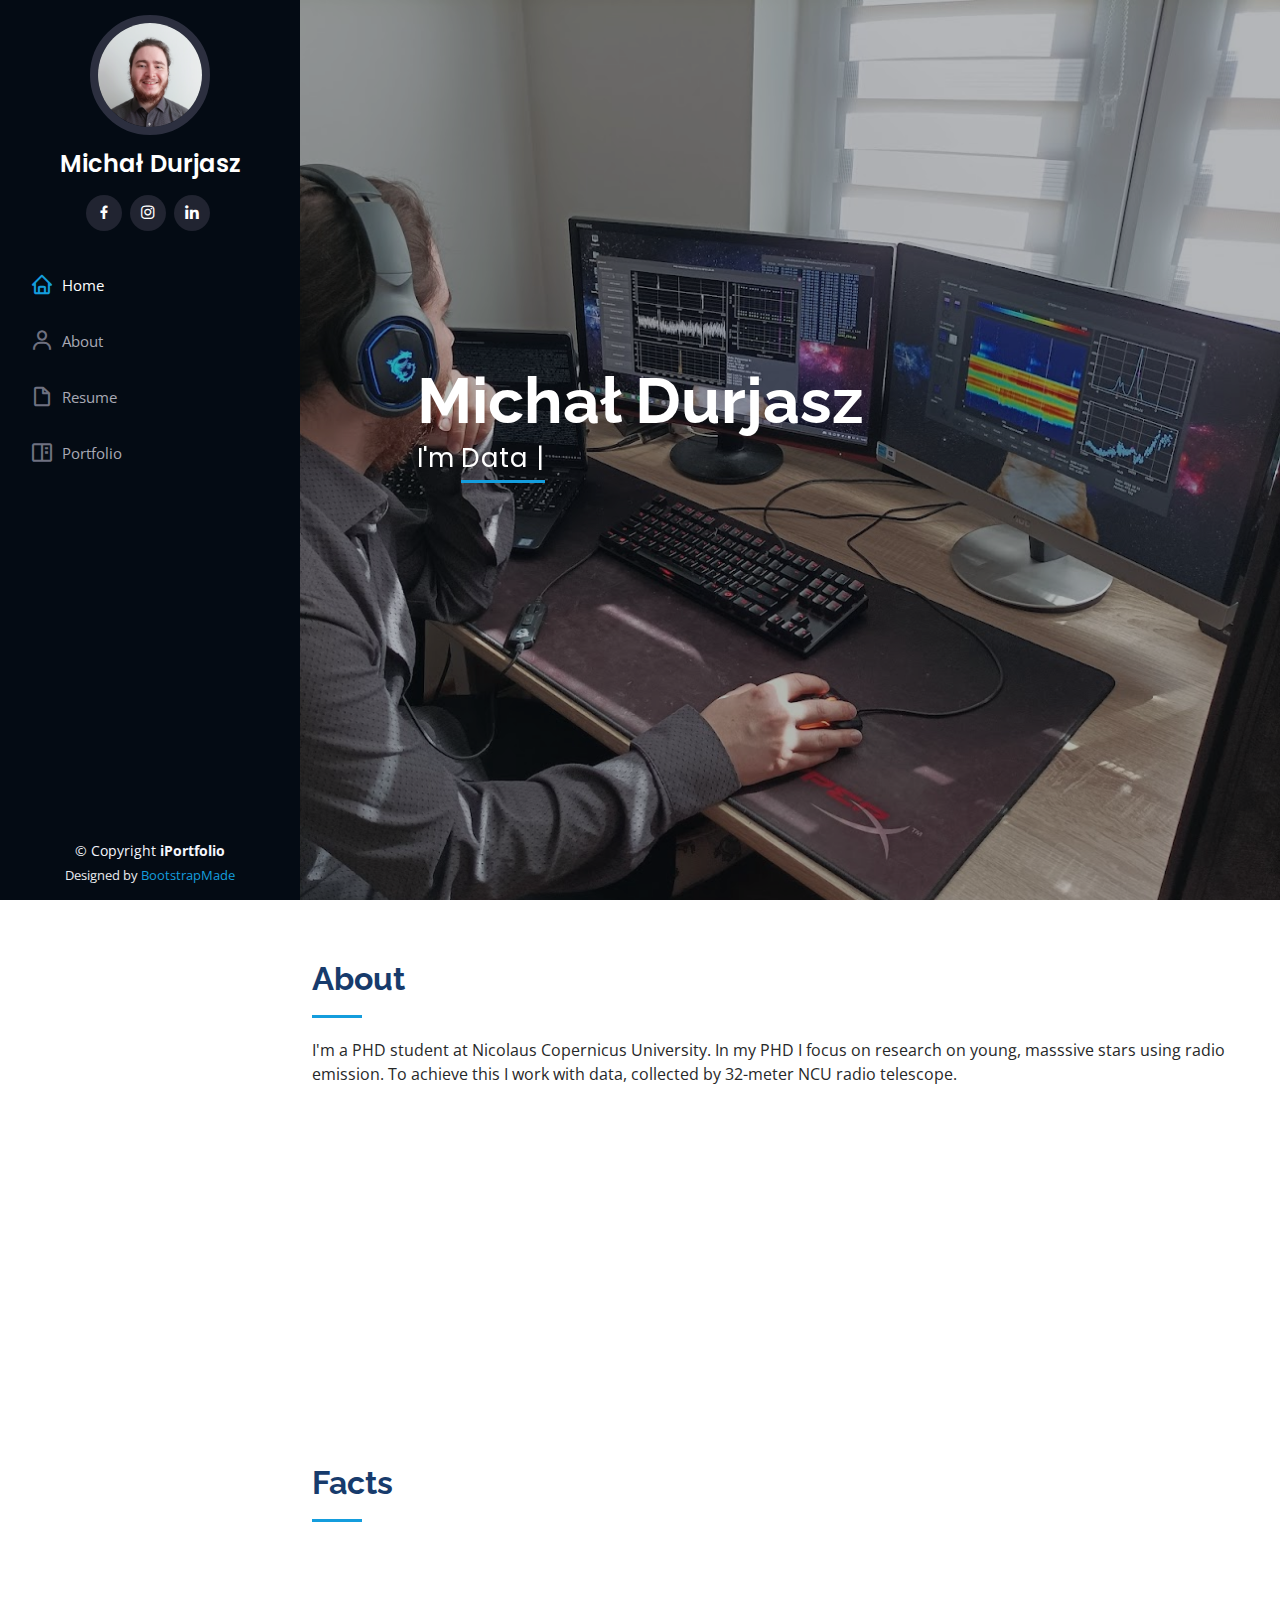
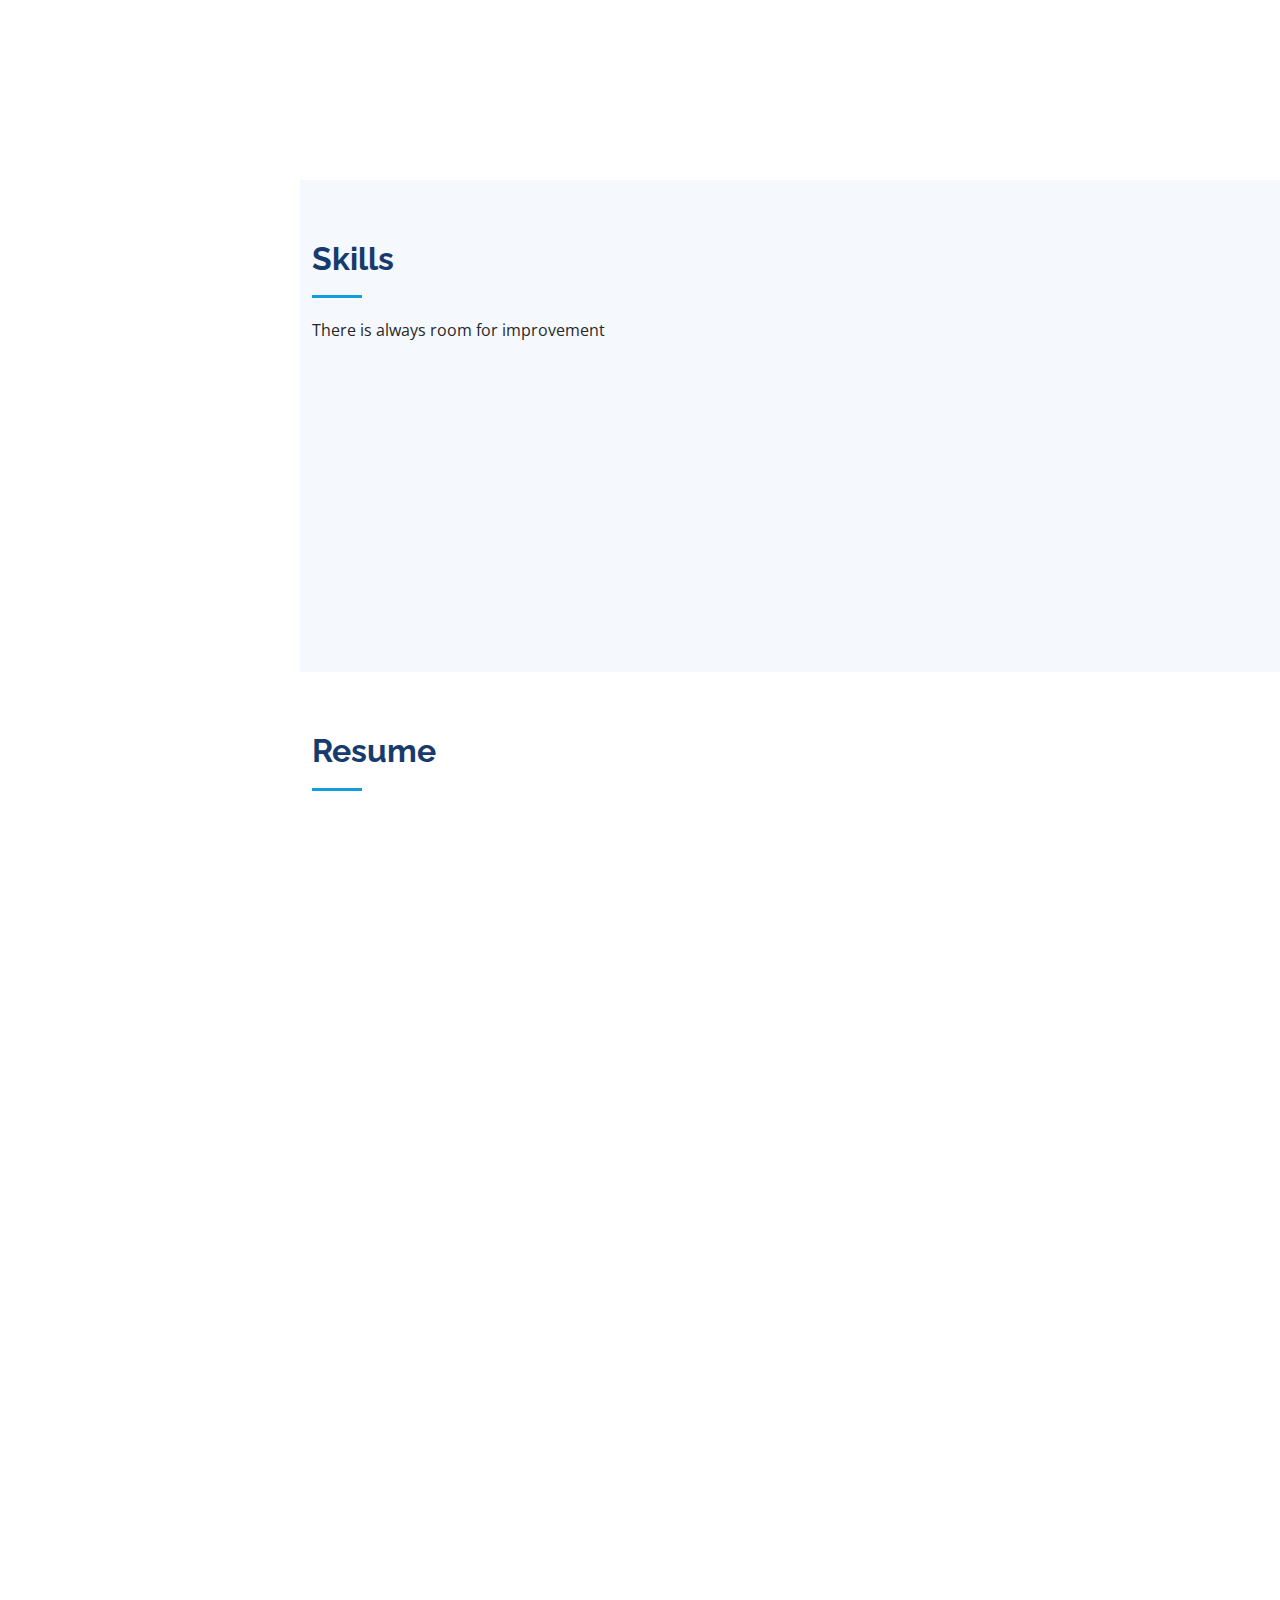
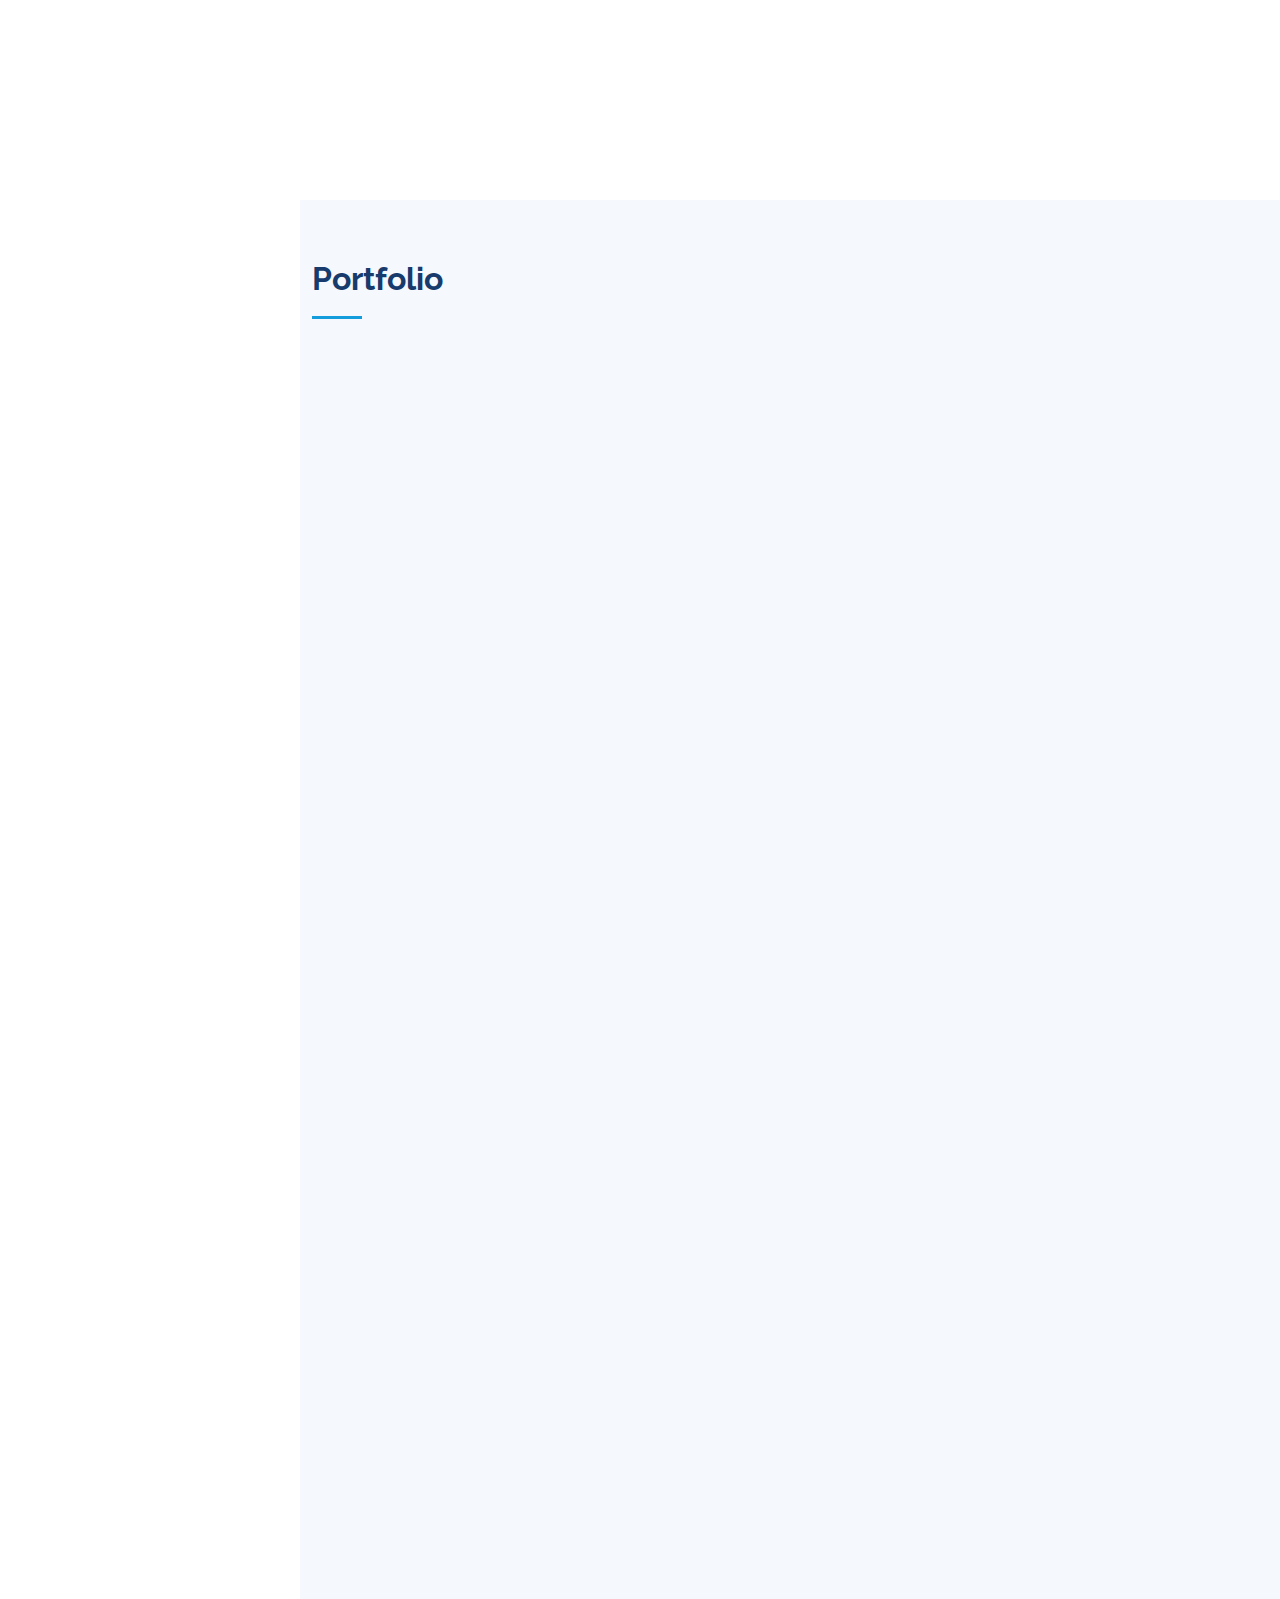
==== index.html @ 6dfe4742 "changed age" ====
<!DOCTYPE html>
<html lang="en">

<head>
  <meta charset="utf-8">
  <meta content="width=device-width, initial-scale=1.0" name="viewport">

  <title>Michał Durjasz - data scientist, PHD wannabe</title>
  <meta content="" name="description">
  <meta content="" name="keywords">

  <!-- Favicons -->
  <link href="assets/img/favicon.png" rel="icon">
  <link href="assets/img/apple-touch-icon.png" rel="apple-touch-icon">

  <!-- Google Fonts -->
  <link href="https://fonts.googleapis.com/css?family=Open+Sans:300,300i,400,400i,600,600i,700,700i|Raleway:300,300i,400,400i,500,500i,600,600i,700,700i|Poppins:300,300i,400,400i,500,500i,600,600i,700,700i" rel="stylesheet">

  <!-- Vendor CSS Files -->
  <link href="assets/vendor/aos/aos.css" rel="stylesheet">
  <link href="assets/vendor/bootstrap/css/bootstrap.min.css" rel="stylesheet">
  <link href="assets/vendor/bootstrap-icons/bootstrap-icons.css" rel="stylesheet">
  <link href="assets/vendor/boxicons/css/boxicons.min.css" rel="stylesheet">
  <link href="assets/vendor/glightbox/css/glightbox.min.css" rel="stylesheet">
  <link href="assets/vendor/swiper/swiper-bundle.min.css" rel="stylesheet">

  <!-- Template Main CSS File -->
  <link href="assets/css/style.css" rel="stylesheet">

  <!-- =======================================================
  * Template Name: iPortfolio - v3.7.0
  * Template URL: https://bootstrapmade.com/iportfolio-bootstrap-portfolio-websites-template/
  * Author: BootstrapMade.com
  * License: https://bootstrapmade.com/license/
  ======================================================== -->
</head>

<body>

  <!-- ======= Mobile nav toggle button ======= -->
  <i class="bi bi-list mobile-nav-toggle d-xl-none"></i>

  <!-- ======= Header ======= -->
  <header id="header">
    <div class="d-flex flex-column">

      <div class="profile">
        <img src="assets/img/md_profile.png" alt="" class="img-fluid rounded-circle">
        <h1 class="text-light"><a href="index.html">Michał Durjasz</a></h1>
        <div class="social-links mt-3 text-center">
          <a href="https://www.facebook.com/abaddonlucyfer/" class="facebook"><i class="bx bxl-facebook"></i></a>
          <a href="https://www.instagram.com/the_one6677/" class="instagram"><i class="bx bxl-instagram"></i></a>
          <a href="https://www.linkedin.com/in/michaldurjasz667/" class="linkedin"><i class="bx bxl-linkedin"></i></a> 
          <!-- <a href="#" class="google-plus"><i class="bx bxl-skype"></i></a>
          <a href="#" class="linkedin"><i class="bx bxl-linkedin"></i></a> -->
        </div>
      </div>

      <nav id="navbar" class="nav-menu navbar">
        <ul>
          <li><a href="#hero" class="nav-link scrollto active"><i class="bx bx-home"></i> <span>Home</span></a></li>
          <li><a href="#about" class="nav-link scrollto"><i class="bx bx-user"></i> <span>About</span></a></li>
          <li><a href="#resume" class="nav-link scrollto"><i class="bx bx-file-blank"></i> <span>Resume</span></a></li>
          <li><a href="#portfolio" class="nav-link scrollto"><i class="bx bx-book-content"></i> <span>Portfolio</span></a></li>
        </ul>
      </nav><!-- .nav-menu -->
    </div>
  </header><!-- End Header -->

  <!-- ======= Hero Section ======= -->
  <section id="hero" class="d-flex flex-column justify-content-center align-items-center">
    <div class="hero-container" data-aos="fade-in">
      <h1>Michał Durjasz</h1>
      <p>I'm <span class="typed" data-typed-items="Data Scientist, Programmer, PHD wannabe"></span></p>
    </div>
  </section><!-- End Hero -->

  <main id="main">

    <!-- ======= About Section ======= -->
    <section id="about" class="about">
      <div class="container">

        <div class="section-title">
          <h2>About</h2>
          <p>I'm a PHD student at Nicolaus Copernicus University. In my PHD I focus on research on young, masssive stars using radio emission. To achieve this I work with data, collected by 32-meter NCU radio telescope.</p>
        </div>

        <div class="row">
          <div class="col-lg-4" data-aos="fade-right">
            <img src="assets/img/md_background.png" class="img-fluid" alt="">
          </div>
          <div class="col-lg-8 pt-4 pt-lg-0 content" data-aos="fade-left">
            <h3>Data scientist &amp; Developer</h3>
            <p class="fst-italic">
            </p>
            <div class="row">
              <div class="col-lg-6">
                <ul>
                  <li><i class="bi bi-chevron-right"></i> <strong>Birthday:</strong> <span>23 December 1995</span></li>
                  <li><i class="bi bi-chevron-right"></i> <strong>Website:</strong> <span> <a href=https://dachshund-ncu.github.io>Dachshund-NCU</a> </span></li>
                  <li><i class="bi bi-chevron-right"></i> <strong>City:</strong> <span>Toruń, Poland</span></li>
                </ul>
              </div>
              <div class="col-lg-6">
                <ul>
                  <li><i class="bi bi-chevron-right"></i> <strong>Age:</strong> <span>27</span></li>
                  <li><i class="bi bi-chevron-right"></i> <strong>Degree:</strong> <span>Master</span></li>
                  <li><i class="bi bi-chevron-right"></i> <strong>Email:</strong> <span>michaldurjasz@gmail.com</span></li>
                </ul>
              </div>
            </div>
            <p>
              During my career I often find myself creating data-analysis solutions, and I enjoy creation process tremendously.
            </p>
          </div>
        </div>

      </div>
    </section><!-- End About Section -->

    <!-- ======= Facts Section ======= -->
    <section id="facts" class="facts">
      <div class="container">

        <div class="section-title">
          <h2>Facts</h2>
        </div>

        <div class="row no-gutters">

          <div class="col-lg-3 col-md-6 d-md-flex align-items-md-stretch" data-aos="fade-up">
            <div class="count-box">
              <i class="bi bi-journal-text"></i>
              <span data-purecounter-start="0" data-purecounter-end="8" data-purecounter-duration="1" class="purecounter"></span>
              <p><strong>Publications</strong> 3 as first author, 5 as co-author.</p>
            </div>
          </div>

          <div class="col-lg-3 col-md-6 d-md-flex align-items-md-stretch" data-aos="fade-up" data-aos-delay="100">
            <div class="count-box">
              <i class="bi bi-github"></i>
              <span data-purecounter-start="0" data-purecounter-end="4" data-purecounter-duration="1" class="purecounter"></span>
              <p><strong>Projects</strong> on my github</p>
            </div>
          </div>

          <div class="col-lg-3 col-md-6 d-md-flex align-items-md-stretch" data-aos="fade-up" data-aos-delay="200">
            <div class="count-box">
              <i class="bi bi-hdd"></i>
              <span data-purecounter-start="0" data-purecounter-end="2000" data-purecounter-duration="1" class="purecounter"></span>
              <p><strong>GB of science data</strong> analysed</p>
            </div>
          </div>

          <div class="col-lg-3 col-md-6 d-md-flex align-items-md-stretch" data-aos="fade-up" data-aos-delay="300">
            <div class="count-box">
              <i class="bi bi-file-earmark-code"></i>
              <span data-purecounter-start="0" data-purecounter-end="15000" data-purecounter-duration="1" class="purecounter"></span>
              <p><strong>Lines of code</strong> in my github projects</p>
            </div>
          </div>

        </div>

      </div>
    </section><!-- End Facts Section -->

    <!-- ======= Skills Section ======= -->
    <section id="skills" class="skills section-bg">
      <div class="container">

        <div class="section-title">
          <h2>Skills</h2>
          <p>There is always room for improvement</p>
        </div>
        
        <div class="row skills-content">

          <div class="col-lg-6" data-aos="fade-up">

            <div class="progress">
              <span class="skill">C++ <i class="val">80%</i></span>
              <div class="progress-bar-wrap">
                <div class="progress-bar" role="progressbar" aria-valuenow="80" aria-valuemin="0" aria-valuemax="100"></div>
              </div>
            </div>

            <div class="progress">
              <span class="skill">Python <i class="val">80%</i></span>
              <div class="progress-bar-wrap">
                <div class="progress-bar" role="progressbar" aria-valuenow="80" aria-valuemin="0" aria-valuemax="100"></div>
              </div>
            </div>

            <div class="progress">
              <span class="skill">Linux <i class="val">80%</i></span>
              <div class="progress-bar-wrap">
                <div class="progress-bar" role="progressbar" aria-valuenow="80" aria-valuemin="0" aria-valuemax="100"></div>
              </div>
            </div>

            <div class="progress">
              <span class="skill">C <i class="val">40%</i></span>
              <div class="progress-bar-wrap">
                <div class="progress-bar" role="progressbar" aria-valuenow="40" aria-valuemin="0" aria-valuemax="100"></div>
              </div>
            </div>

          </div>

          <div class="col-lg-6" data-aos="fade-up" data-aos-delay="100">

            <div class="progress">
              <span class="skill">QT <i class="val">80%</i></span>
              <div class="progress-bar-wrap">
                <div class="progress-bar" role="progressbar" aria-valuenow="80" aria-valuemin="0" aria-valuemax="100"></div>
              </div>
            </div>

            <div class="progress">
              <span class="skill">.NET <i class="val">10%</i></span>
              <div class="progress-bar-wrap">
                <div class="progress-bar" role="progressbar" aria-valuenow="10" aria-valuemin="0" aria-valuemax="100"></div>
              </div>
            </div>

            <div class="progress">
              <span class="skill">Fortran <i class="val">20%</i></span>
              <div class="progress-bar-wrap">
                <div class="progress-bar" role="progressbar" aria-valuenow="20" aria-valuemin="0" aria-valuemax="100"></div>
              </div>
            </div>

          </div>

        </div>

      </div>
    </section><!-- End Skills Section -->

    <!-- ======= Resume Section ======= -->
    <section id="resume" class="resume">
      <div class="container">

        <div class="section-title">
          <h2>Resume</h2>
        </div>

        <div class="row">
          <div class="col-lg-6" data-aos="fade-up">
            <h3 class="resume-title">Sumary</h3>
            <div class="resume-item pb-0">
              <h4>Michał Durjasz</h4>
              <p><em>PHD student at Nicolaus Copernicus University, that makes software for data-analysis and data-visualization.</em></p>
              <ul>
                <li>Toruń, Poland</li>
                <li>(+48) 501 489 485</li>
                <li>michaldurjasz@gmail.com</li>
              </ul>
            </div>
            <h3 class="resume-title">Education</h3>
            <div class="resume-item">
              <h4>PHD &amp; Astronomy</h4>
              <h5>2019 - 2023</h5>
              <p><em>Nicolaus Copernicus University, Toruń, Poland</em></p>
              <p><em>Doctoral School of Exact and Natural Sciences</em></p>
              <p>Research on emerging massive stars using maser variability and outflow activity.</p>
            </div>
            <div class="resume-item">
              <h4>Master of Science &amp; Astronomy</h4>
              <h5>2017 - 2019</h5>
              <p><em>Nicolaus Copernicus University, Toruń, Poland</em></p>
              <p>Thesis: Variability of methanol maser emission an its relation to infrared radiation.</p>
            </div>
            <div class="resume-item">
              <h4>Bachelor of Science &amp; Astronomy</h4>
              <h5>2014 - 2017</h5>
              <p><em>Nicolaus Copernicus University, Toruń, Poland</em></p>
              <p>Thesis: Variability of water vapour and methanol masers in G111.256-0.770</p>
            </div>
          </div>

          <div class="col-lg-6" data-aos="fade-up" data-aos-delay="100">
            <h3 class="resume-title">Professional Experience</h3>
            <div class="resume-item">
              <h4>PHD student at </h4>
              <h5>2019 - Present</h5>
              <p><em>Nicolaus Copernicus University<br>Piwnice near Toruń, Poland </em></p>
              <ul>
                <li>Creating and mantaining data-reduction and data-visualization software</li>
                <li>Data reduction of the single-dish data, collected with 32m NCU radio telescope</li>
                <li>Performing research tasks</li>
              </ul>
            </div>

            <div class="resume-item">
              <h4>Radio Telescope Operator</h4>
              <h5>2016 - Present</h5>
              <p><em>Nicolaus Copernicus University<br>Piwnice near Toruń, Poland </em></p>
              <ul>
                <li>Supervising critical antenna systems</li>
                <li>Scheduling and performing astronomical observation in single-dish mode</li>
                <li>Starting multi-antenna projects</li>
              </ul>
            </div>
          
          <div class="resume-item">
            <h4>Junior data scientist</h4>
            <h5>2022 - Present</h5>
            <p><em> InsEye<br>Toruń, Poland </em></p>
            <ul>
              <li>Data analysis</li>
              <li>Designing and conducting experiments</li>
              <li>Implementation of the algorithms in embedded systems</li>
            </ul>
          </div>
        </div>
      </div>

          <div class="container">
            <div class="col-lg-6" data-aos="fade-up" data-aos-delay="100">
              <h3 class="resume-title">Publications</h3>

              <div class="resume-item"> 
                <h4>Astronomy & Astrophysics</h4>
                <h5>2022</h5>
                <p> Hirota, Tomoya; Wolak, Pawel; Hunter, Todd R.; Brogan, Crystal L.; Bartkiewicz, Anna; Durjasz, Michał and others </p>
                <a href=https://ui.adsabs.harvard.edu/abs/2022PASJ...74.1234H/abstract><em>Millimeter methanol emission in the high-mass young stellar object G24.33+0.14</em></a>
            </div>

              <div class="resume-item"> 
                <h4>Astronomy & Astrophysics</h4>
                <h5>2022</h5>
                <p> Durjasz, Michał; Szymczak, Marian; Olech, Mateusz; Bartkiewicz, Anna </p>
                <a href=https://ui.adsabs.harvard.edu/abs/2022arXiv220508759D/abstract><em>Discovery of recurrent flares of 6.7 GHz methanol maser emission in Cepheus A HW2</em></a>
            </div>
              
              <div class="resume-item"> 
                <h4>Astronomy & Astrophysics</h4>
                <h5>2022</h5>
                <p> Olech, Mateusz; Durjasz, Michał; Szymczak, Marian; Bartkiewicz, Anna </p>
                <a href=https://ui.adsabs.harvard.edu/abs/2022arXiv220310859O/abstract><em>Detection of periodic flares in 6.7 GHz methanol masers G45.804-0.356 and G49.043-1.079</em></a>
              </div>
              
              <div class="resume-item"> 
                <h4>Astronomy & Astrophysics</h4>
                <h5>2021</h5>
                <p>  Durjasz, M.; Szymczak, M.; Wolak, P.; Bartkiewicz, A. </p>
                <a href=https://ui.adsabs.harvard.edu/abs/2021A%26A...648A.118D/abstract><em>Observations of 12.2 GHz methanol masers towards northern high-mass protostellar objects </em></a>
              </div>
              <div class="resume-item"> 
                <h4>XXXIX Polish Astronomical Society Meeting</h4>
                <h5>2020</h5>
                <p> Bartkiewicz, Anna; Szymczak, Marian; Durjasz, Michał; Olech, Mateusz; Sarniak, Rafał; Wolak, Paweł; Kobak, Agnieszka</p>
                <a href=https://ui.adsabs.harvard.edu/abs/2020past.conf..166B/abstract><em>Toruń Maser Group Highlights</em></a>
              </div>
              <div class="resume-item"> 
                <h4>Astronomy & Astrophysics</h4>
                <h5>2020</h5>
                <p>  Szymczak, M.; Wolak, P.; Bartkiewicz, A.; Aramowicz, M.; Durjasz, M.</p>
                <a href=https://ui.adsabs.harvard.edu/abs/2020A%26A...642A.145S/abstract><em>A search for the OH 6035 MHz line in high-mass star-forming regions</em></a>
              </div>
              <div class="resume-item"> 
                <h4>The Astronomer's Telegram</h4>
                <h5>2019</h5>
                <p> Wolak, P.; Olech, M.; Szymczak, M.; Bartkiewicz, A.; Durjasz, M. </p>
                <a href=https://ui.adsabs.harvard.edu/abs/2019ATel13080....1W/abstract><em>Reappearance of methanol maser flare in G24.33+0.14</em></a>
              </div>
              <div class="resume-item"> 
                <h4>Monthly Notices of the Royal Astronomical Society</h4>
                <h5>2019</h5>
                <p> Durjasz, M.; Szymczak, M.; Olech, M.</p>
                <a href=https://ui.adsabs.harvard.edu/abs/2019MNRAS.485..777D/abstract><em>A highly variable methanol maser in G111.256-0.770 </em></a>
              </div>

          </div>
        </div>

      </div>
    </section><!-- End Resume Section -->

    <!-- ======= Portfolio Section ======= -->
    <section id="portfolio" class="portfolio section-bg">
      <div class="container">

        <div class="section-title">
          <h2>Portfolio</h2>
        </div>

        <div class="row" data-aos="fade-up">
          <div class="col-lg-12 d-flex justify-content-center">
            <ul id="portfolio-flters">
              <li data-filter="*" class="filter-active">All</li>
              <li data-filter=".filter-app">Apps</li>
              <li data-filter=".filter-card">Publications</li>
            </ul>
          </div>
        </div>

        <div class="row portfolio-container" data-aos="fade-up" data-aos-delay="100">

          <div class="col-lg-4 col-md-6 portfolio-item filter-app">
            <div class="portfolio-wrap">
              <img src="assets/img/portfolio/rt4svpp_dynspec.png" class="img-fluid" alt="">
              <div class="portfolio-links">
                <a href="assets/img/portfolio/rt4svpp_dynspec.png" data-gallery="portfolioGallery" class="portfolio-lightbox" title="RT4SV++"><i class="bx bx-plus"></i></a>
                <a href="rt4svpp_details.html" title="More Details"><i class="bx bx-link"></i></a>
              </div>
            </div>
          </div>

          <div class="col-lg-4 col-md-6 portfolio-item filter-app">
            <div class="portfolio-wrap">
              <img src="assets/img/ssddr_scanStack.png" class="img-fluid" alt="">
              <div class="portfolio-links">
                <a href="assets/img/ssddr_scanStack.png" data-gallery="portfolioGallery" class="portfolio-lightbox" title="SSDDRED"><i class="bx bx-plus"></i></a>
                <a href="ssddred_details.html" title="More Details"><i class="bx bx-link"></i></a>
              </div>
            </div>
          </div>

          <div class="col-lg-4 col-md-6 portfolio-item filter-app">
            <div class="portfolio-wrap">
              <img src="assets/img/a3s_scr.png" class="img-fluid" alt="">
              <div class="portfolio-links">
                <a href="assets/img/a3s_scr.png" data-gallery="portfolioGallery" class="portfolio-lightbox" title="A3S"><i class="bx bx-plus"></i></a>
                <a href="a3s_details.html" title="More Details"><i class="bx bx-link"></i></a>
              </div>
            </div>
          </div>

          <div class="col-lg-4 col-md-6 portfolio-item filter-app">
            <div class="portfolio-wrap">
              <img src="assets/img/cepa_map.png" class="img-fluid" alt="">
              <div class="portfolio-links">
                <a href="assets/img/cepa_map.png" data-gallery="portfolioGallery" class="portfolio-lightbox" title="MaserVlbi"><i class="bx bx-plus"></i></a>
                <a href="maserVlbi_details.html" title="More Details"><i class="bx bx-link"></i></a>
              </div>
            </div>
          </div>

          <div class="col-lg-4 col-md-6 portfolio-item filter-card">
            <div class="portfolio-wrap">
              <img src="assets/img/screen_hirota_pasj.png" class="img-fluid" alt="">
              <div class="portfolio-links">
                <a href="assets/img/screen_hirota_pasj.png" data-gallery="portfolioGallery" class="portfolio-lightbox" title="Millimeter methanol emission in the high-mass young stellar object G24.33+0.14"><i class="bx bx-plus"></i></a>
                <a href="https://ui.adsabs.harvard.edu/abs/2022PASJ...74.1234H/abstract" title="More Details"><i class="bx bx-link"></i></a>
              </div>
            </div>
          </div>

          <div class="col-lg-4 col-md-6 portfolio-item filter-card">
            <div class="portfolio-wrap">
              <img src="assets/img/cepaMap.png" class="img-fluid" alt="">
              <div class="portfolio-links">
                <a href="assets/img/cepaMap.png" data-gallery="portfolioGallery" class="portfolio-lightbox" title="Discovery of recurrent flares of 6.7 GHz methanol maser emission in Cepheus A HW2"><i class="bx bx-plus"></i></a>
                <a href="https://ui.adsabs.harvard.edu/abs/2022arXiv220508759D/abstract" title="More Details"><i class="bx bx-link"></i></a>
              </div>
            </div>
          </div>

          <div class="col-lg-4 col-md-6 portfolio-item filter-card">
            <div class="portfolio-wrap">
              <img src="assets/img/periodic_img.png" class="img-fluid" alt="">
              <div class="portfolio-links">
                <a href="assets/img/periodic_img.png" data-gallery="portfolioGallery" class="portfolio-lightbox" title="Detection of periodic flares in 6.7 GHz methanol masers G45.804-0.356 and G49.043-1.079"><i class="bx bx-plus"></i></a>
                <a href="https://ui.adsabs.harvard.edu/abs/2022arXiv220310859O/abstract" title="More Details"><i class="bx bx-link"></i></a>
              </div>
            </div>
          </div>

          <div class="col-lg-4 col-md-6 portfolio-item filter-card">
            <div class="portfolio-wrap">
              <img src="assets/img/12_ghz_survey_img.png" class="img-fluid" alt="">
              <div class="portfolio-links">
                <a href="assets/img/12_ghz_survey_img.png" data-gallery="portfolioGallery" class="portfolio-lightbox" title="Observations of 12.2 GHz methanol masers towards northern high-mass protostellar objects"><i class="bx bx-plus"></i></a>
                <a href="https://ui.adsabs.harvard.edu/abs/2021A%26A...648A.118D/abstract" title="More Details"><i class="bx bx-link"></i></a>
              </div>
            </div>
          </div>

          <div class="col-lg-4 col-md-6 portfolio-item filter-card">
            <div class="portfolio-wrap">
              <img src="assets/img/maser_hghlists_img.png" class="img-fluid" alt="">
              <div class="portfolio-links">
                <a href="assets/img/maser_hghlists_img.png" data-gallery="portfolioGallery" class="portfolio-lightbox" title="Toruń Maser Group Highlights"><i class="bx bx-plus"></i></a>
                <a href="https://ui.adsabs.harvard.edu/abs/2020past.conf..166B/abstract" title="More Details"><i class="bx bx-link"></i></a>
              </div>
            </div>
          </div>
          
          <div class="col-lg-4 col-md-6 portfolio-item filter-card">
            <div class="portfolio-wrap">
              <img src="assets/img/oh_survey_img.png" class="img-fluid" alt="">
              <div class="portfolio-links">
                <a href="assets/img/oh_survey_img.png" data-gallery="portfolioGallery" class="portfolio-lightbox" title="A search for the OH 6035 MHz line in high-mass star-forming regions"><i class="bx bx-plus"></i></a>
                <a href="https://ui.adsabs.harvard.edu/abs/2020A%26A...642A.145S/abstract" title="More Details"><i class="bx bx-link"></i></a>
              </div>
            </div>
          </div>

          <div class="col-lg-4 col-md-6 portfolio-item filter-card">
            <div class="portfolio-wrap">
              <img src="assets/img/g24_lcs.png" class="img-fluid" alt="">
              <div class="portfolio-links">
                <a href="assets/img/g24_lcs.png" data-gallery="portfolioGallery" class="portfolio-lightbox" title="Reappearance of methanol maser flare in G24.33+0.14"><i class="bx bx-plus"></i></a>
                <a href="https://ui.adsabs.harvard.edu/abs/2019ATel13080....1W/abstract" title="More Details"><i class="bx bx-link"></i></a>
              </div>
            </div>
          </div>

          <div class="col-lg-4 col-md-6 portfolio-item filter-card">
            <div class="portfolio-wrap">
              <img src="assets/img/g111_dynspec.png" class="img-fluid" alt="">
              <div class="portfolio-links">
                <a href="assets/img/g111_dynspec.png" data-gallery="portfolioGallery" class="portfolio-lightbox" title="A highly variable methanol maser in G111.256-0.770"><i class="bx bx-plus"></i></a>
                <a href="https://ui.adsabs.harvard.edu/abs/2019MNRAS.485..777D/abstract" title="More Details"><i class="bx bx-link"></i></a>
              </div>
            </div>
          </div>

        </div>

      </div>
    </section><!-- End Portfolio Section -->

  </main><!-- End #main -->

  <!-- ======= Footer ======= -->
  <footer id="footer">
    <div class="container">
      <div class="copyright">
        &copy; Copyright <strong><span>iPortfolio</span></strong>
      </div>
      <div class="credits">
        <!-- All the links in the footer should remain intact. -->
        <!-- You can delete the links only if you purchased the pro version. -->
        <!-- Licensing information: https://bootstrapmade.com/license/ -->
        <!-- Purchase the pro version with working PHP/AJAX contact form: https://bootstrapmade.com/iportfolio-bootstrap-portfolio-websites-template/ -->
        Designed by <a href="https://bootstrapmade.com/">BootstrapMade</a>
      </div>
    </div>
  </footer><!-- End  Footer -->

  <a href="#" class="back-to-top d-flex align-items-center justify-content-center"><i class="bi bi-arrow-up-short"></i></a>

  <!-- Vendor JS Files -->
  <script src="assets/vendor/purecounter/purecounter.js"></script>
  <script src="assets/vendor/aos/aos.js"></script>
  <script src="assets/vendor/bootstrap/js/bootstrap.bundle.min.js"></script>
  <script src="assets/vendor/glightbox/js/glightbox.min.js"></script>
  <script src="assets/vendor/isotope-layout/isotope.pkgd.min.js"></script>
  <script src="assets/vendor/swiper/swiper-bundle.min.js"></script>
  <script src="assets/vendor/typed.js/typed.min.js"></script>
  <script src="assets/vendor/waypoints/noframework.waypoints.js"></script>
  <script src="assets/vendor/php-email-form/validate.js"></script>

  <!-- Template Main JS File -->
  <script src="assets/js/main.js"></script>

</body>

</html>
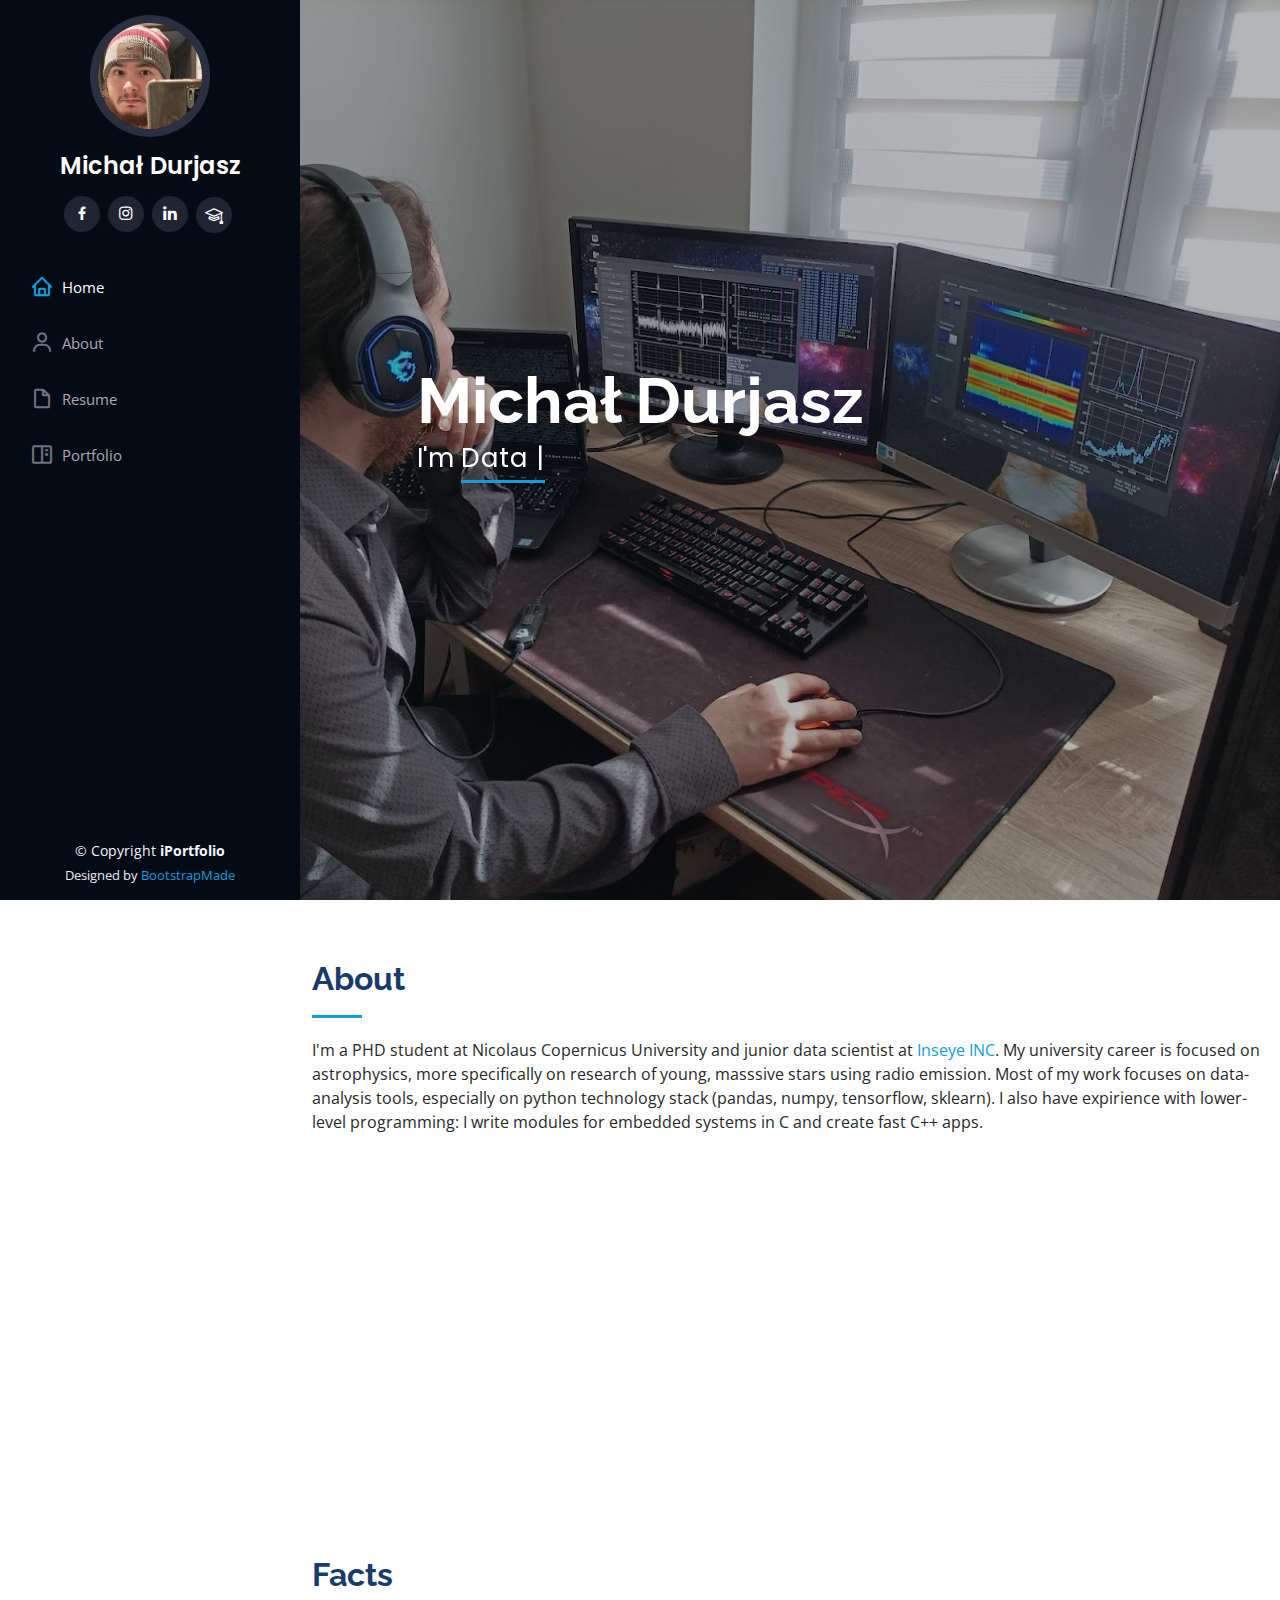
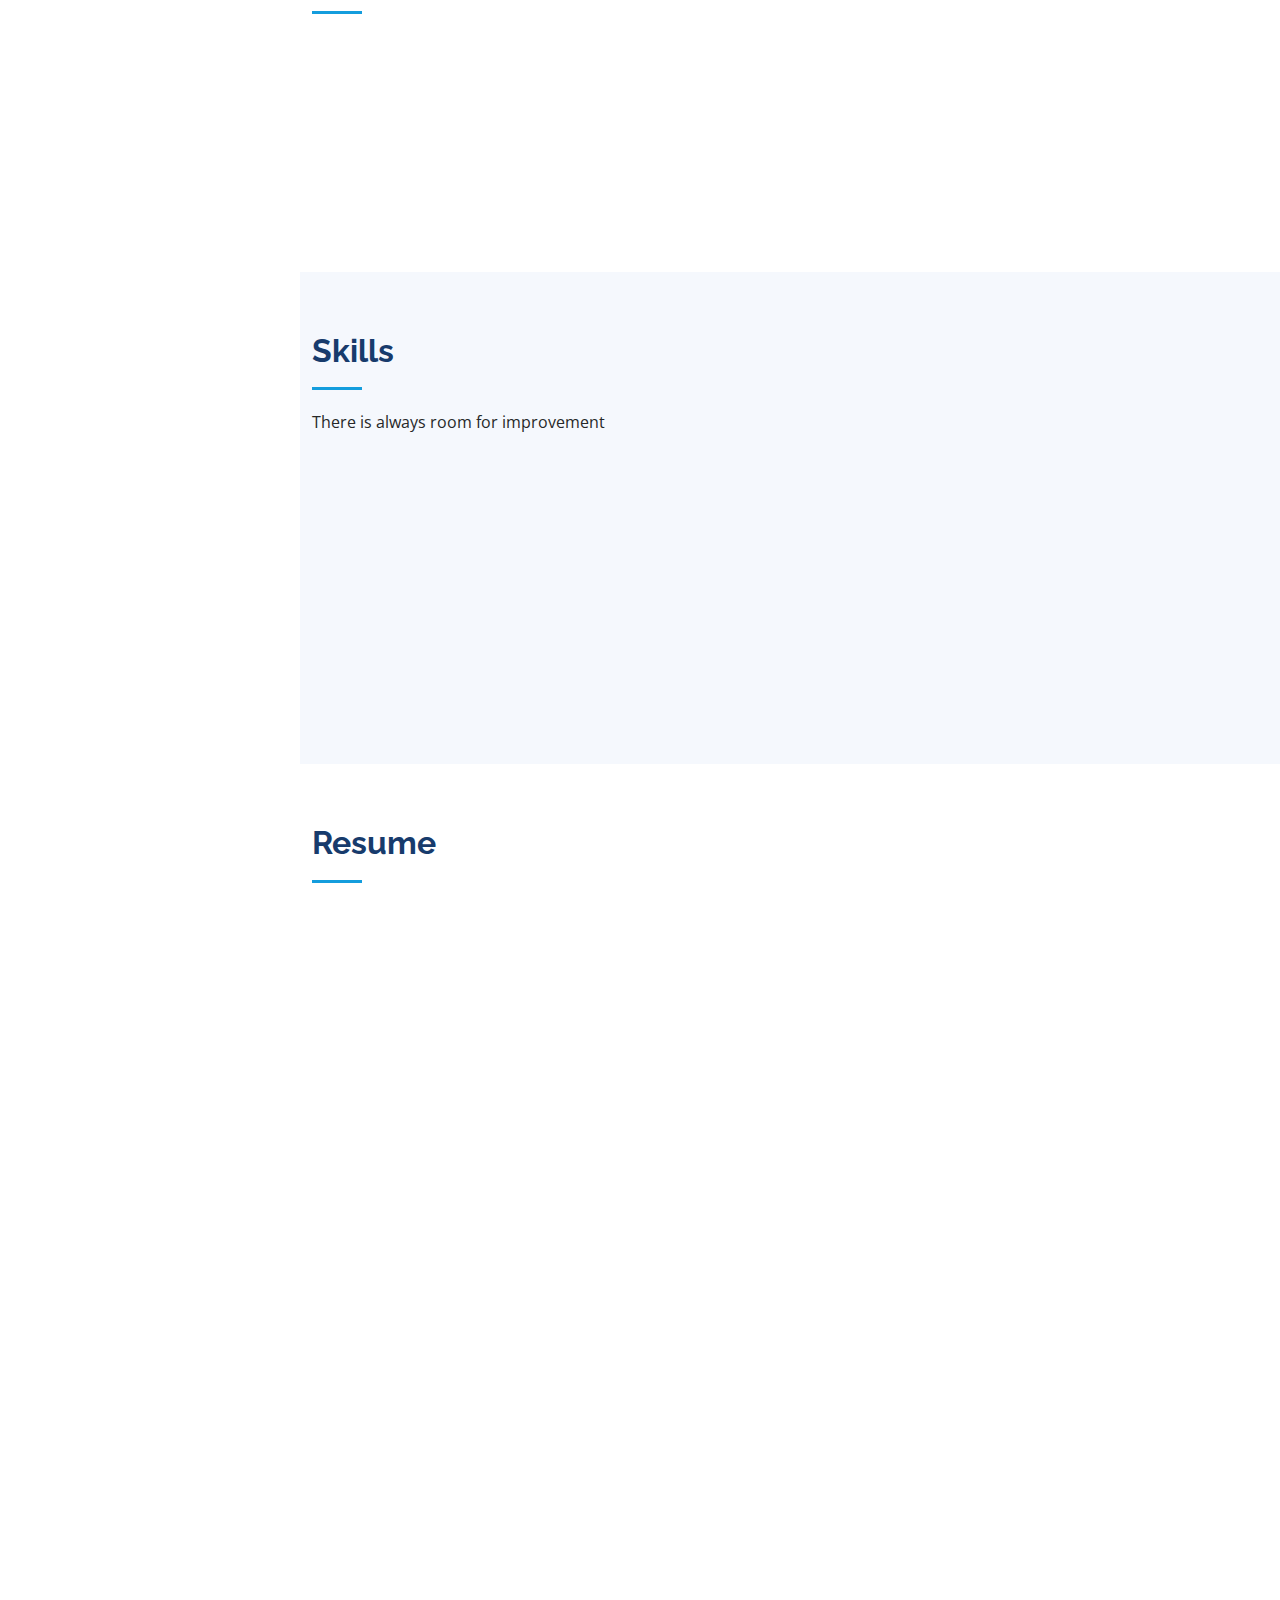
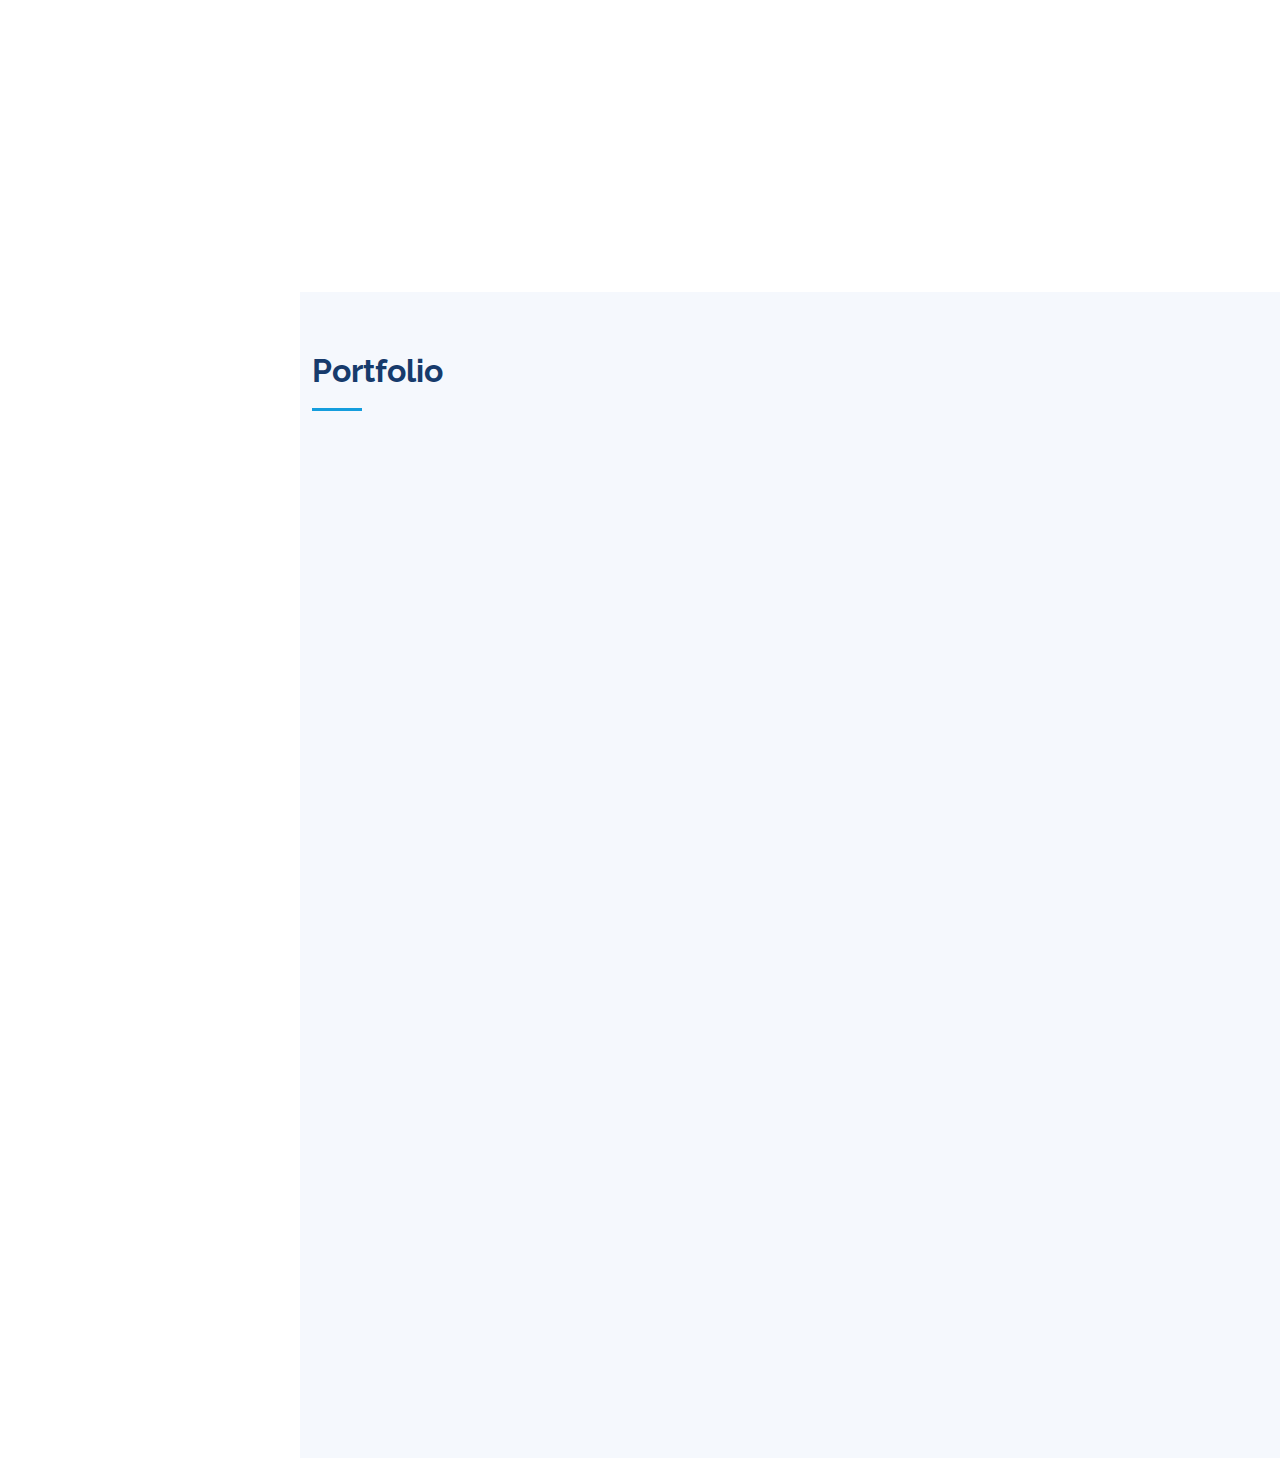
==== commit b522fdb9: "updates" ====
--- a/index.html
+++ b/index.html
@@ -50,7 +50,8 @@
         <div class="social-links mt-3 text-center">
           <a href="https://www.facebook.com/abaddonlucyfer/" class="facebook"><i class="bx bxl-facebook"></i></a>
           <a href="https://www.instagram.com/the_one6677/" class="instagram"><i class="bx bxl-instagram"></i></a>
-          <a href="https://www.linkedin.com/in/michaldurjasz667/" class="linkedin"><i class="bx bxl-linkedin"></i></a> 
+          <a href="https://www.linkedin.com/in/michaldurjasz667/" class="linkedin"><i class="bx bxl-linkedin"></i></a>
+          <a href="https://scholar.google.com/citations?user=ukg6A0gAAAAJ&hl=pl&inst=13672161274432259586&authuser=1" class="mortarboard"><i class="bi bi-mortarboard"></i></a> 
           <!-- <a href="#" class="google-plus"><i class="bx bxl-skype"></i></a>
           <a href="#" class="linkedin"><i class="bx bxl-linkedin"></i></a> -->
         </div>
@@ -83,7 +84,7 @@
 
         <div class="section-title">
           <h2>About</h2>
-          <p>I'm a PHD student at Nicolaus Copernicus University. In my PHD I focus on research on young, masssive stars using radio emission. To achieve this I work with data, collected by 32-meter NCU radio telescope.</p>
+          <p>I'm a PHD student at Nicolaus Copernicus University and junior data scientist at <a href="https://www.linkedin.com/company/inseye-inc/mycompany/">Inseye INC</a>. My university career is focused on astrophysics, more specifically on research of young, masssive stars using radio emission. Most of my work focuses on data-analysis tools, especially on python technology stack (pandas, numpy, tensorflow, sklearn). I also have expirience with lower-level programming: I write modules for embedded systems in C and create fast C++ apps.</p> 
         </div>
 
         <div class="row">
@@ -99,6 +100,7 @@
                 <ul>
                   <li><i class="bi bi-chevron-right"></i> <strong>Birthday:</strong> <span>23 December 1995</span></li>
                   <li><i class="bi bi-chevron-right"></i> <strong>Website:</strong> <span> <a href=https://dachshund-ncu.github.io>Dachshund-NCU</a> </span></li>
+                  <li><i class="bi bi-chevron-right"></i> <strong>Google Scholar:</strong> <span><a href="https://scholar.google.com/citations?user=ukg6A0gAAAAJ&hl=pl&inst=13672161274432259586&authuser=1"> Michał Durjasz </a></span></li>
                   <li><i class="bi bi-chevron-right"></i> <strong>City:</strong> <span>Toruń, Poland</span></li>
                 </ul>
               </div>
@@ -140,7 +142,7 @@
           <div class="col-lg-3 col-md-6 d-md-flex align-items-md-stretch" data-aos="fade-up" data-aos-delay="100">
             <div class="count-box">
               <i class="bi bi-github"></i>
-              <span data-purecounter-start="0" data-purecounter-end="4" data-purecounter-duration="1" class="purecounter"></span>
+              <span data-purecounter-start="0" data-purecounter-end="3" data-purecounter-duration="1" class="purecounter"></span>
               <p><strong>Projects</strong> on my github</p>
             </div>
           </div>
@@ -430,16 +432,6 @@
             </div>
           </div>
 
-          <div class="col-lg-4 col-md-6 portfolio-item filter-app">
-            <div class="portfolio-wrap">
-              <img src="assets/img/cepa_map.png" class="img-fluid" alt="">
-              <div class="portfolio-links">
-                <a href="assets/img/cepa_map.png" data-gallery="portfolioGallery" class="portfolio-lightbox" title="MaserVlbi"><i class="bx bx-plus"></i></a>
-                <a href="maserVlbi_details.html" title="More Details"><i class="bx bx-link"></i></a>
-              </div>
-            </div>
-          </div>
-
           <div class="col-lg-4 col-md-6 portfolio-item filter-card">
             <div class="portfolio-wrap">
               <img src="assets/img/screen_hirota_pasj.png" class="img-fluid" alt="">
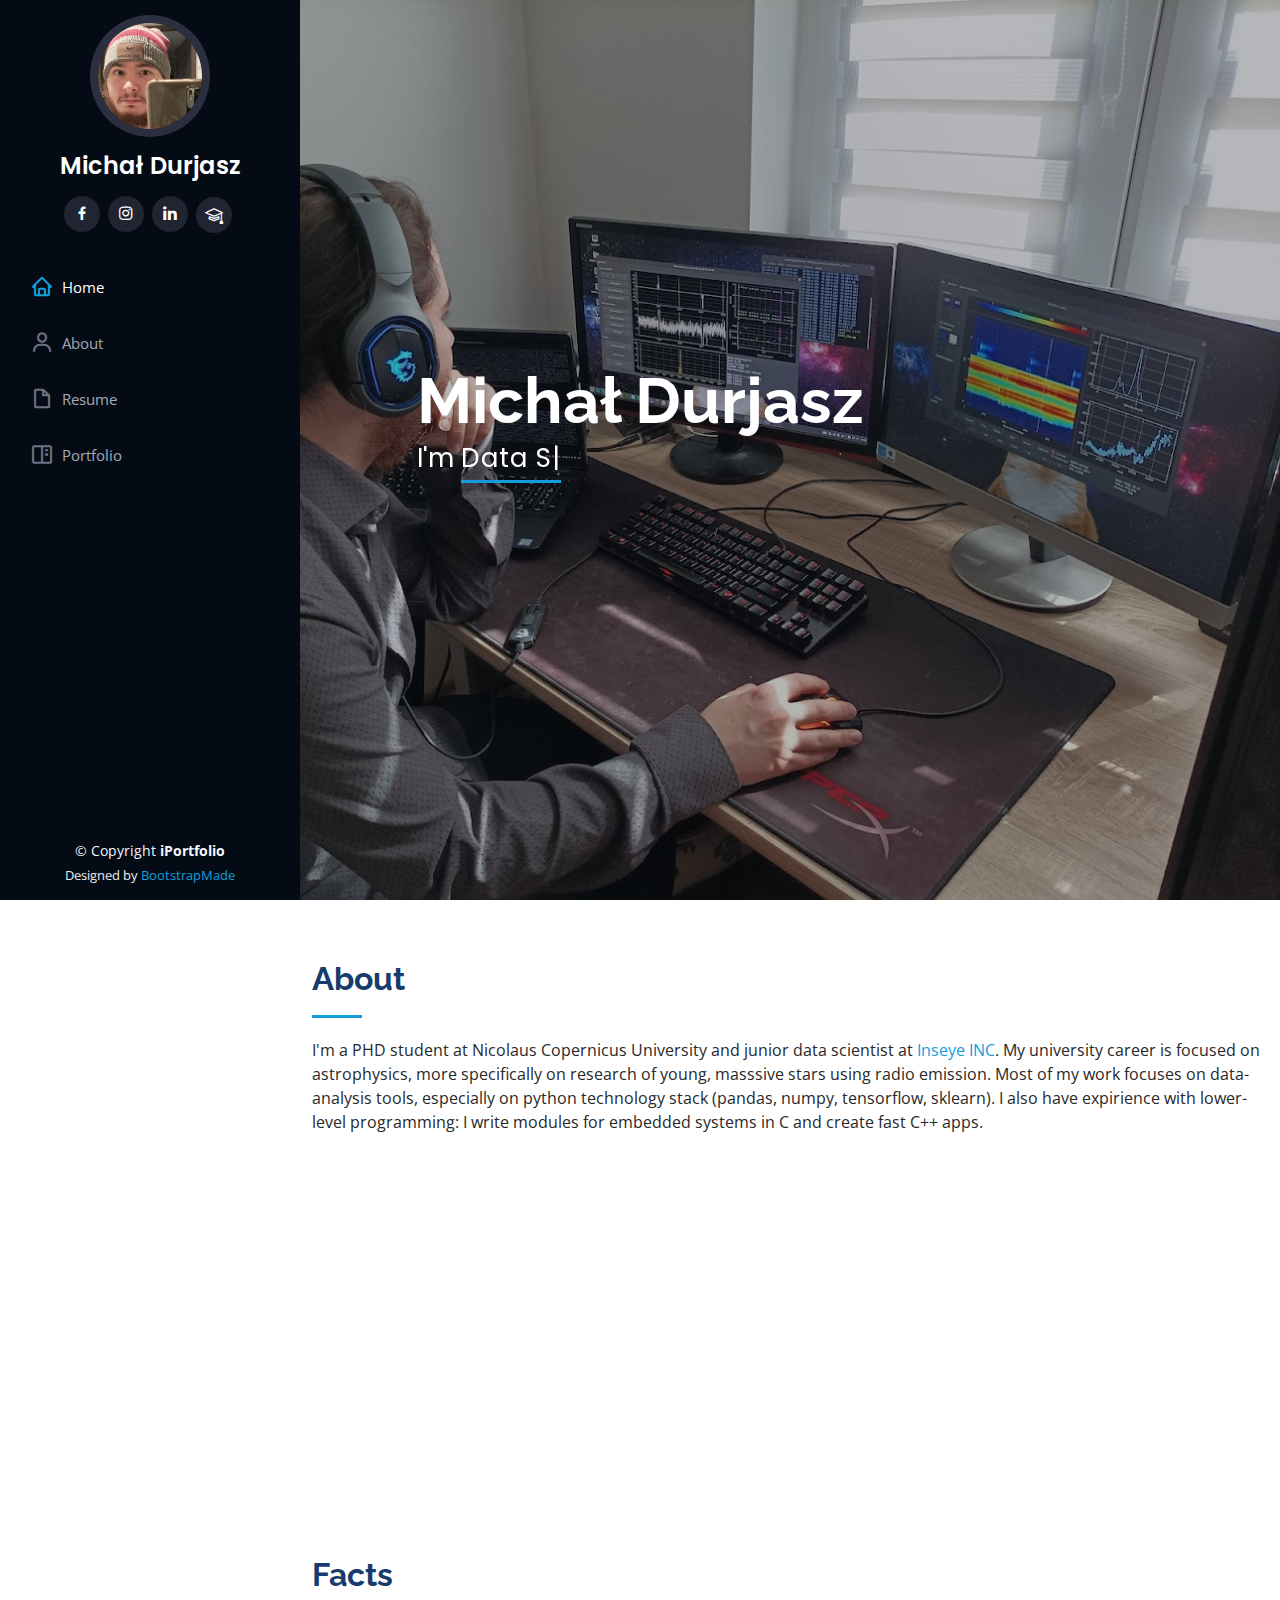
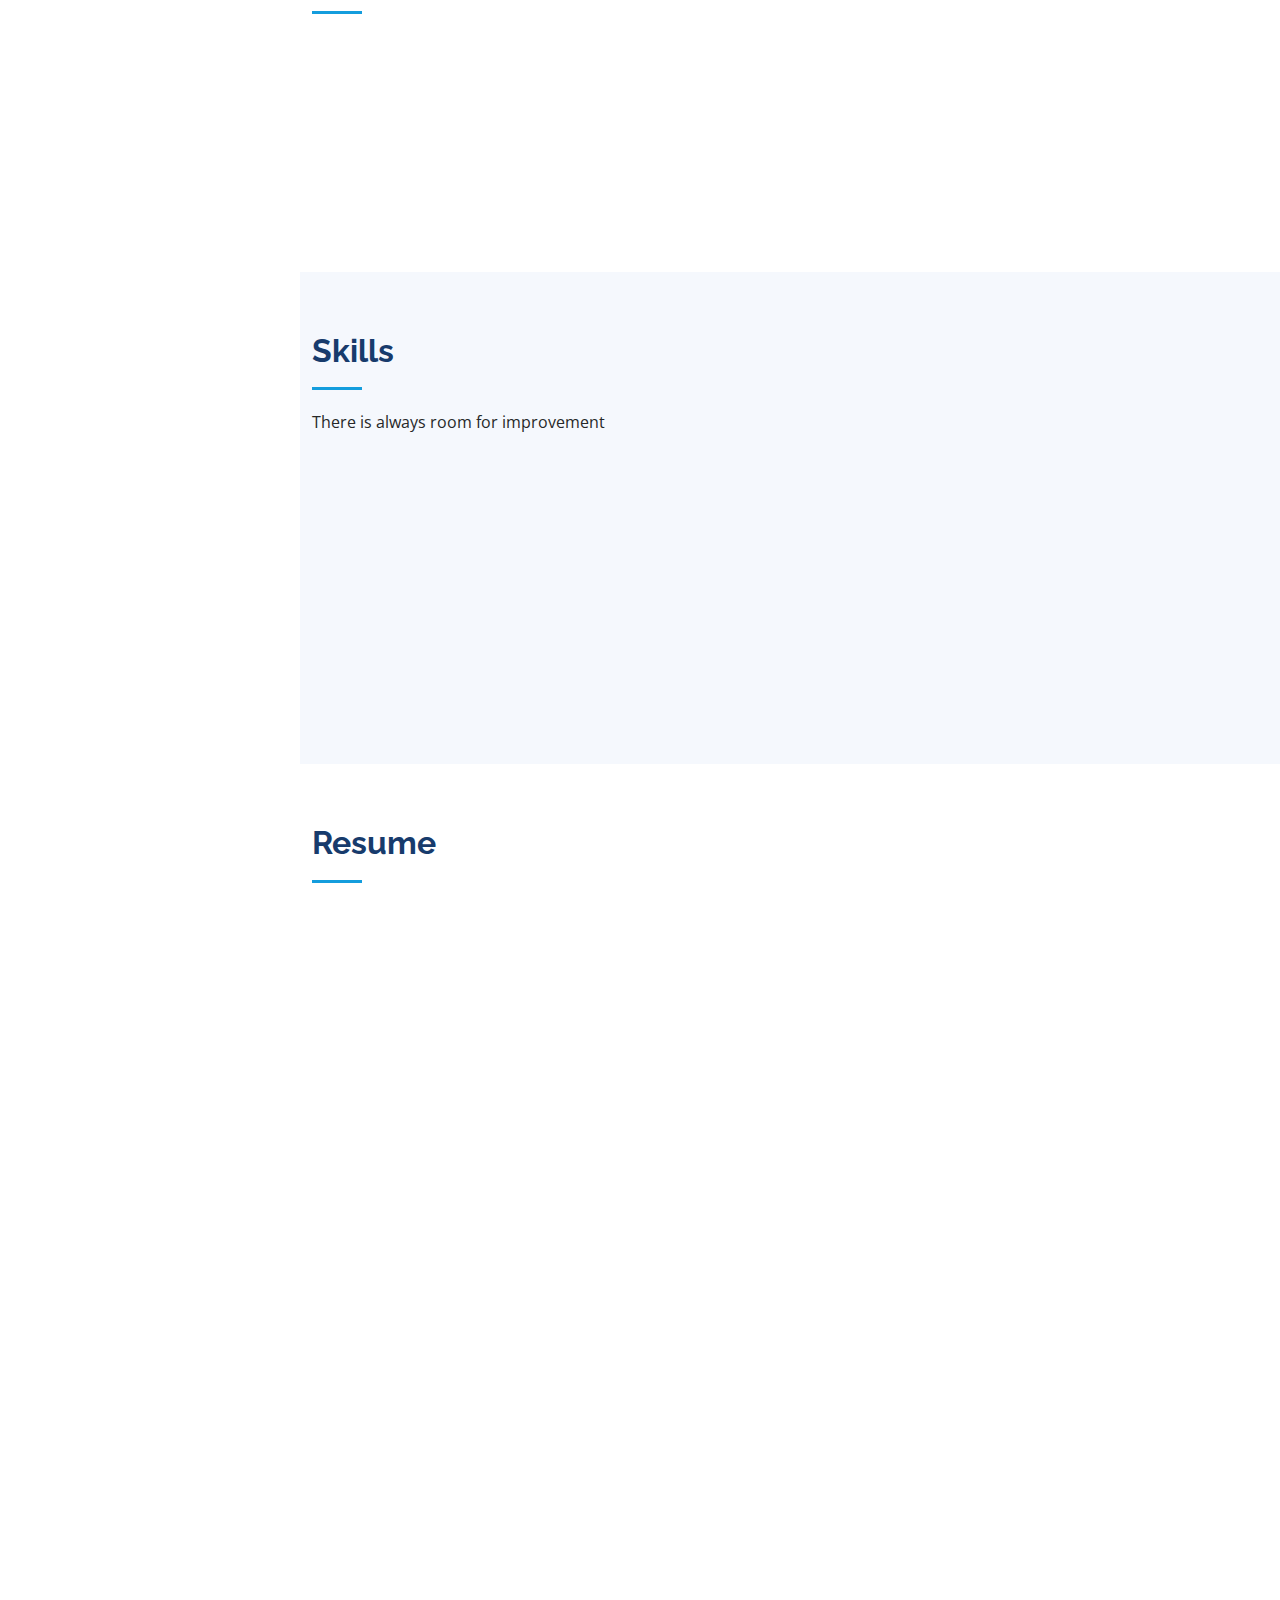
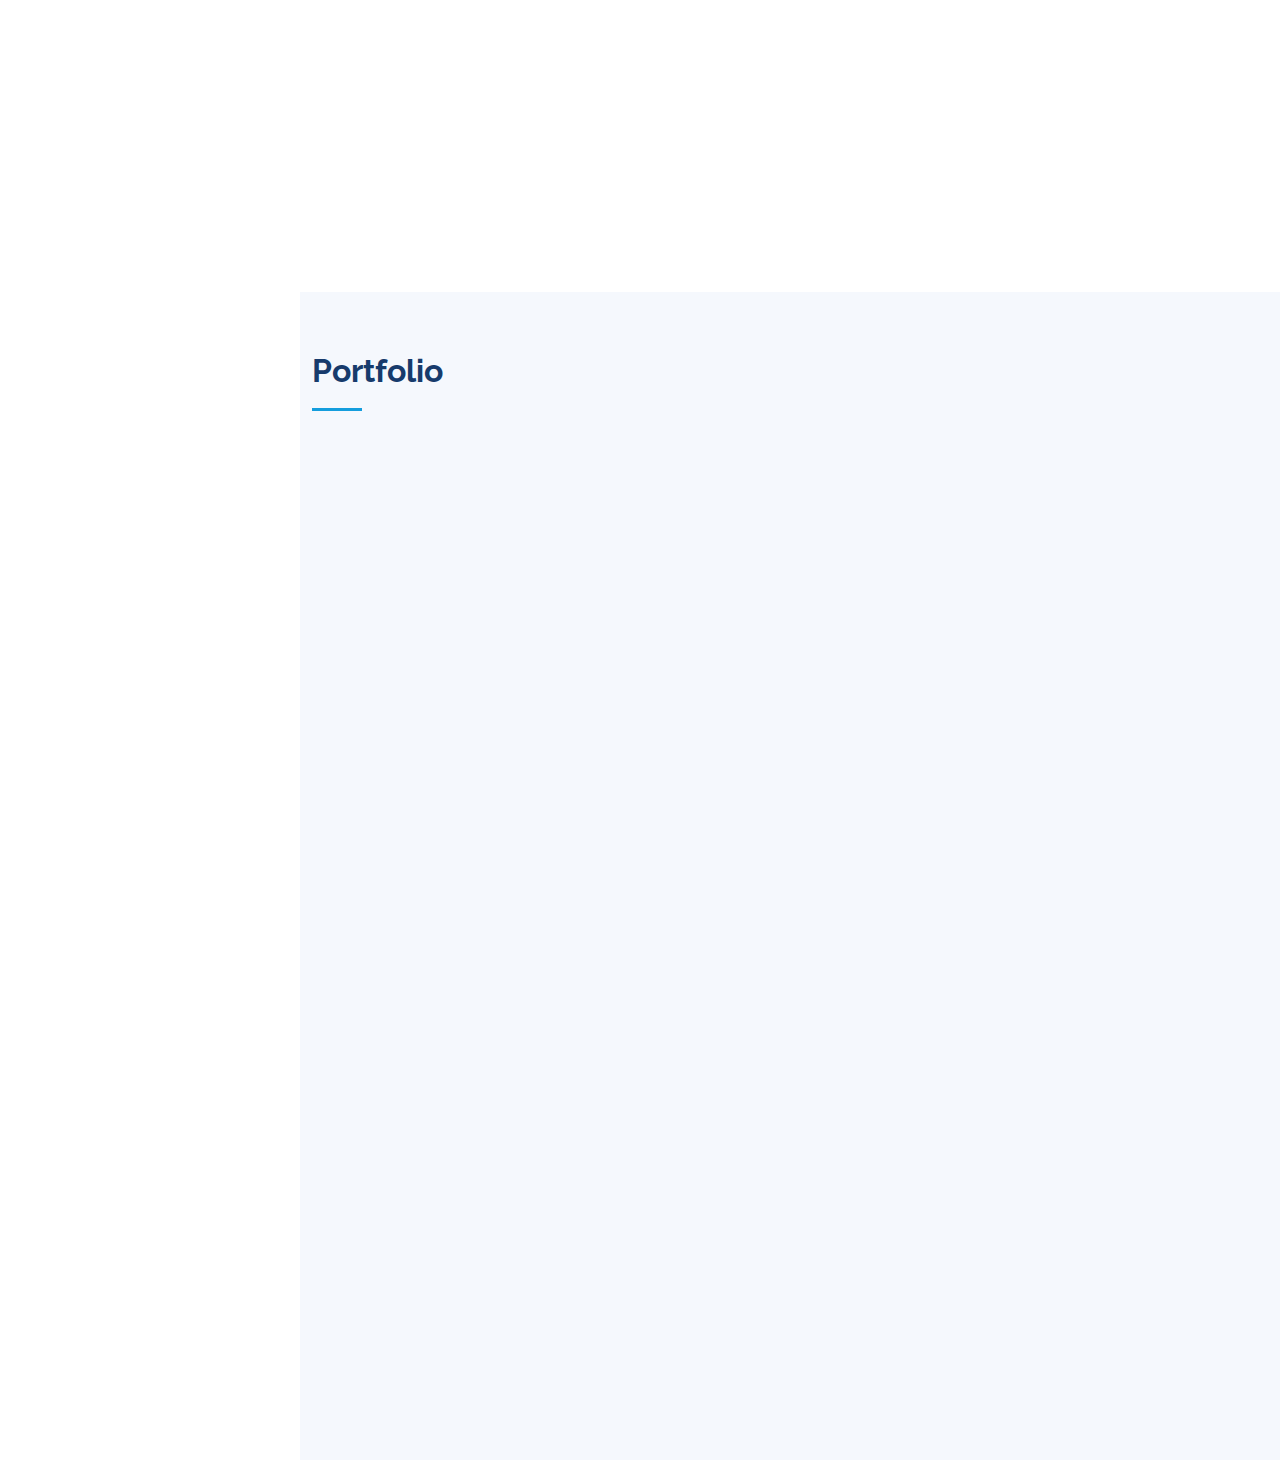
==== commit 94bd1fac: "updates to the site" ====
--- a/index.html
+++ b/index.html
@@ -113,7 +113,7 @@
               </div>
             </div>
             <p>
-              During my career I often find myself creating data-analysis solutions, and I enjoy creation process tremendously.
+              During my career I often find myself creating data-analysis solutions and I enjoy creation process tremendously.
             </p>
           </div>
         </div>
@@ -254,10 +254,11 @@
             <h3 class="resume-title">Sumary</h3>
             <div class="resume-item pb-0">
               <h4>Michał Durjasz</h4>
-              <p><em>PHD student at Nicolaus Copernicus University, that makes software for data-analysis and data-visualization.</em></p>
+              <p><em>PHD student at Nicolaus Copernicus University</em></p>
+              <p><em>&</em></p>
+              <p><em>Junior Data Scientist at <a href="https://www.linkedin.com/company/inseye-inc/mycompany/">Inseye INC</a>.</em></p>
               <ul>
                 <li>Toruń, Poland</li>
-                <li>(+48) 501 489 485</li>
                 <li>michaldurjasz@gmail.com</li>
               </ul>
             </div>
@@ -285,16 +286,6 @@
 
           <div class="col-lg-6" data-aos="fade-up" data-aos-delay="100">
             <h3 class="resume-title">Professional Experience</h3>
-            <div class="resume-item">
-              <h4>PHD student at </h4>
-              <h5>2019 - Present</h5>
-              <p><em>Nicolaus Copernicus University<br>Piwnice near Toruń, Poland </em></p>
-              <ul>
-                <li>Creating and mantaining data-reduction and data-visualization software</li>
-                <li>Data reduction of the single-dish data, collected with 32m NCU radio telescope</li>
-                <li>Performing research tasks</li>
-              </ul>
-            </div>
 
             <div class="resume-item">
               <h4>Radio Telescope Operator</h4>
@@ -306,11 +297,22 @@
                 <li>Starting multi-antenna projects</li>
               </ul>
             </div>
-          
+
+            <div class="resume-item">
+              <h4>PHD student</h4>
+              <h5>2019 - Present</h5>
+              <p><em>Nicolaus Copernicus University<br>Piwnice near Toruń, Poland </em></p>
+              <ul>
+                <li>Creating and mantaining data-reduction and data-visualization software</li>
+                <li>Data reduction of the single-dish data, collected with 32m NCU radio telescope</li>
+                <li>Performing research tasks</li>
+              </ul>
+            </div>
+
           <div class="resume-item">
             <h4>Junior data scientist</h4>
             <h5>2022 - Present</h5>
-            <p><em> InsEye<br>Toruń, Poland </em></p>
+            <p><em> <a href="https://www.linkedin.com/company/inseye-inc/mycompany/">Inseye INC</a><br>Toruń, Poland </em></p>
             <ul>
               <li>Data analysis</li>
               <li>Designing and conducting experiments</li>
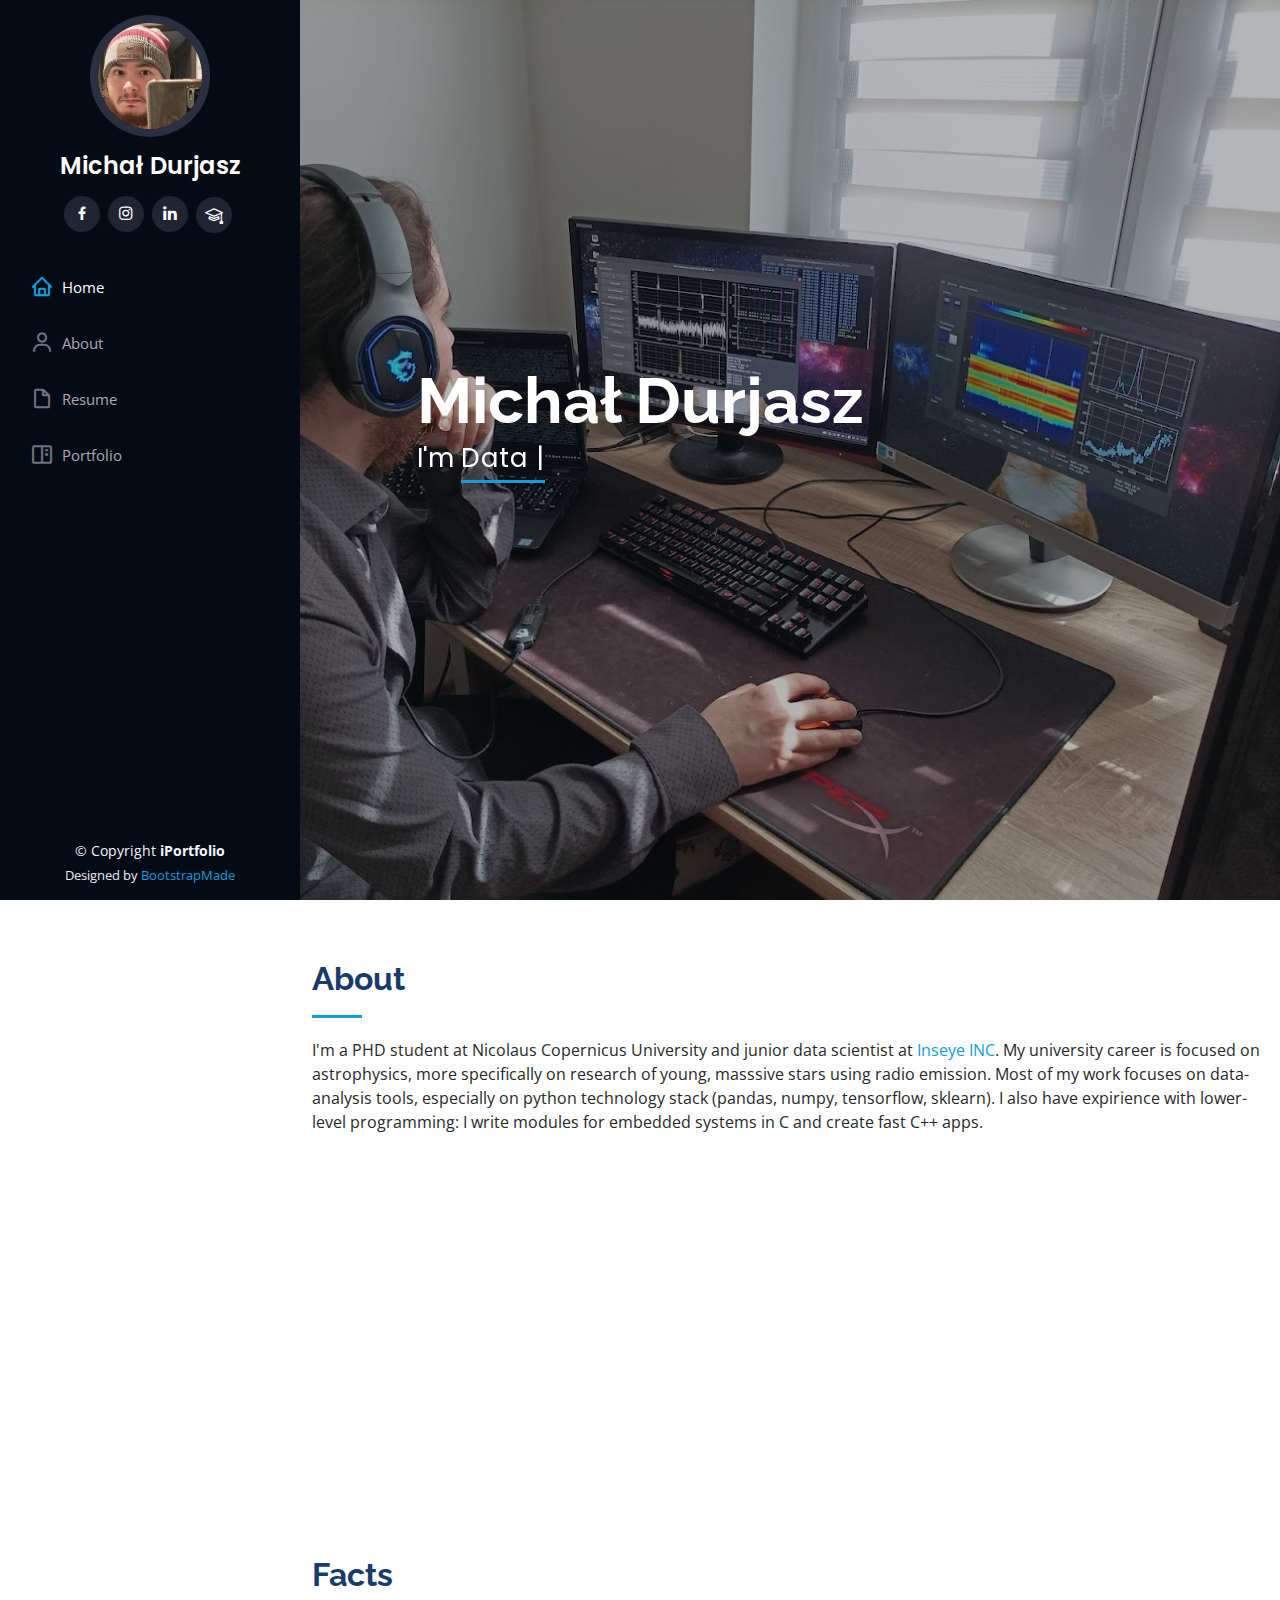
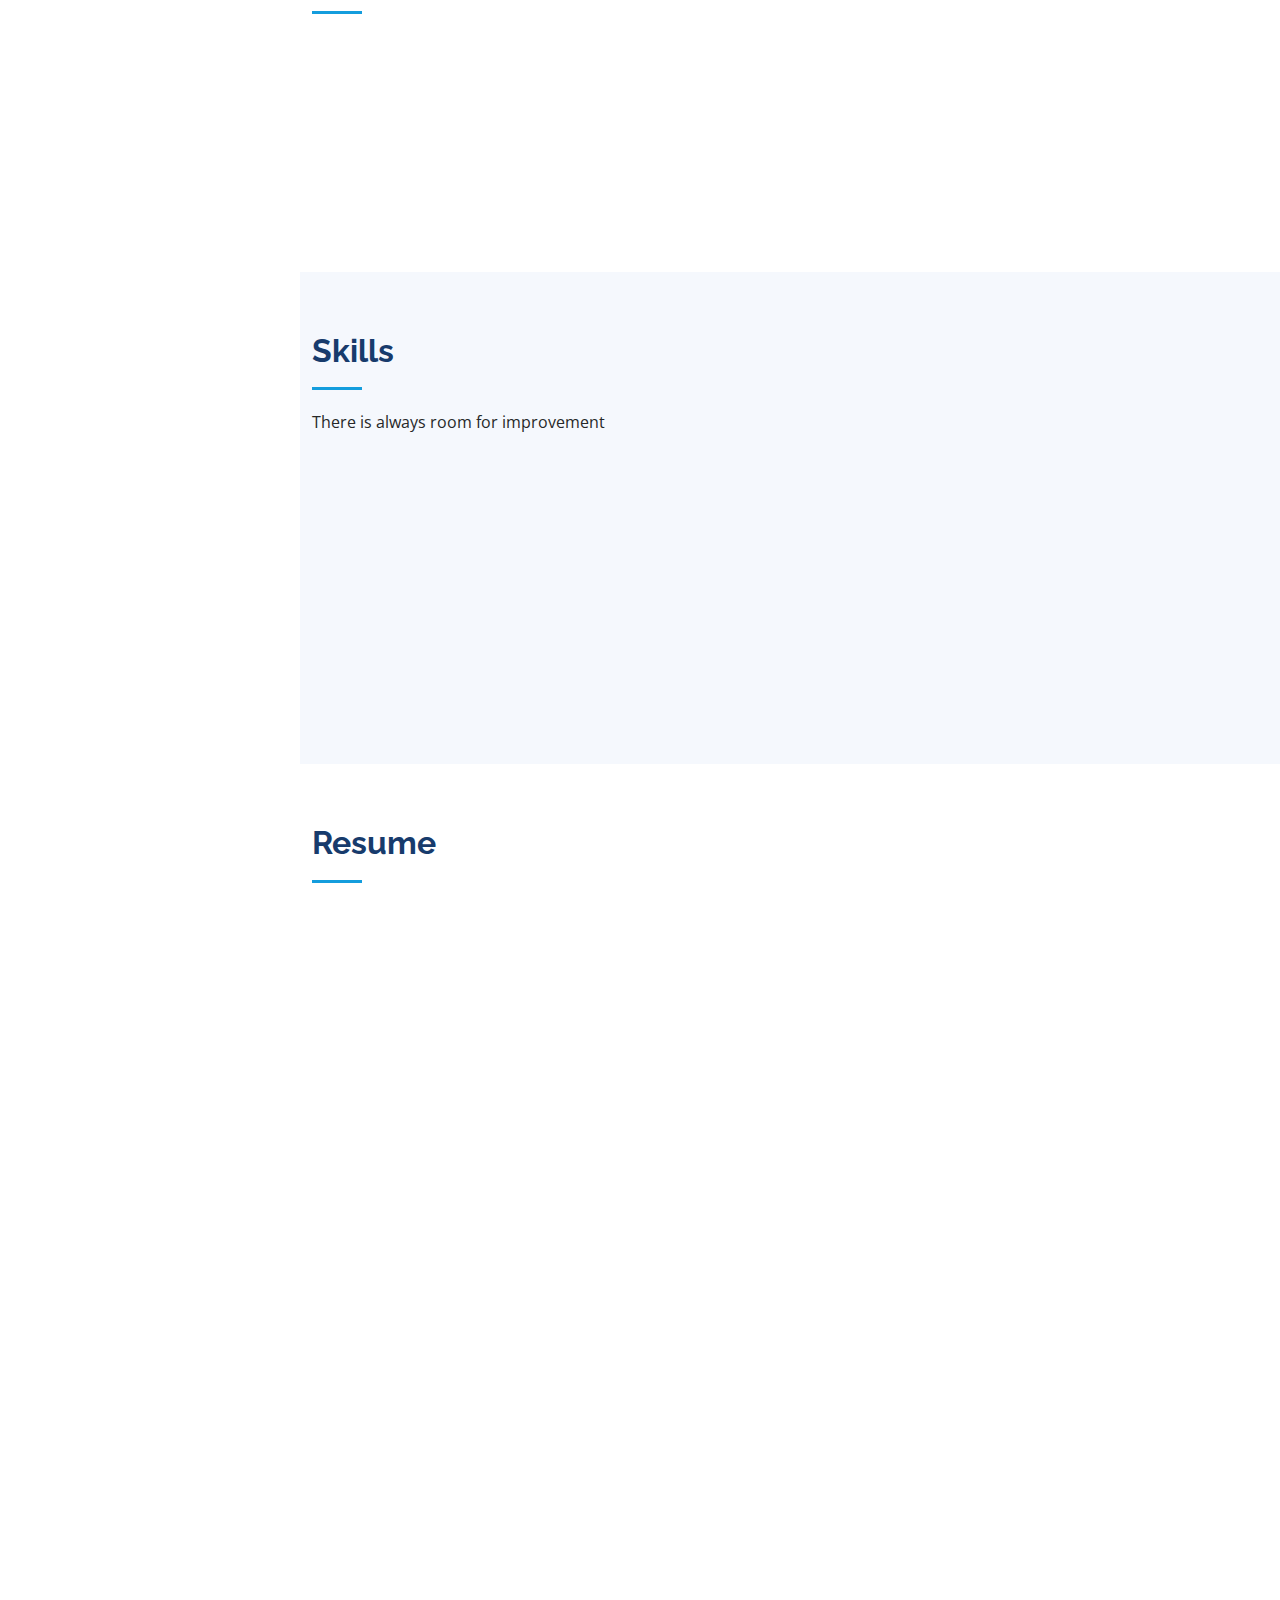
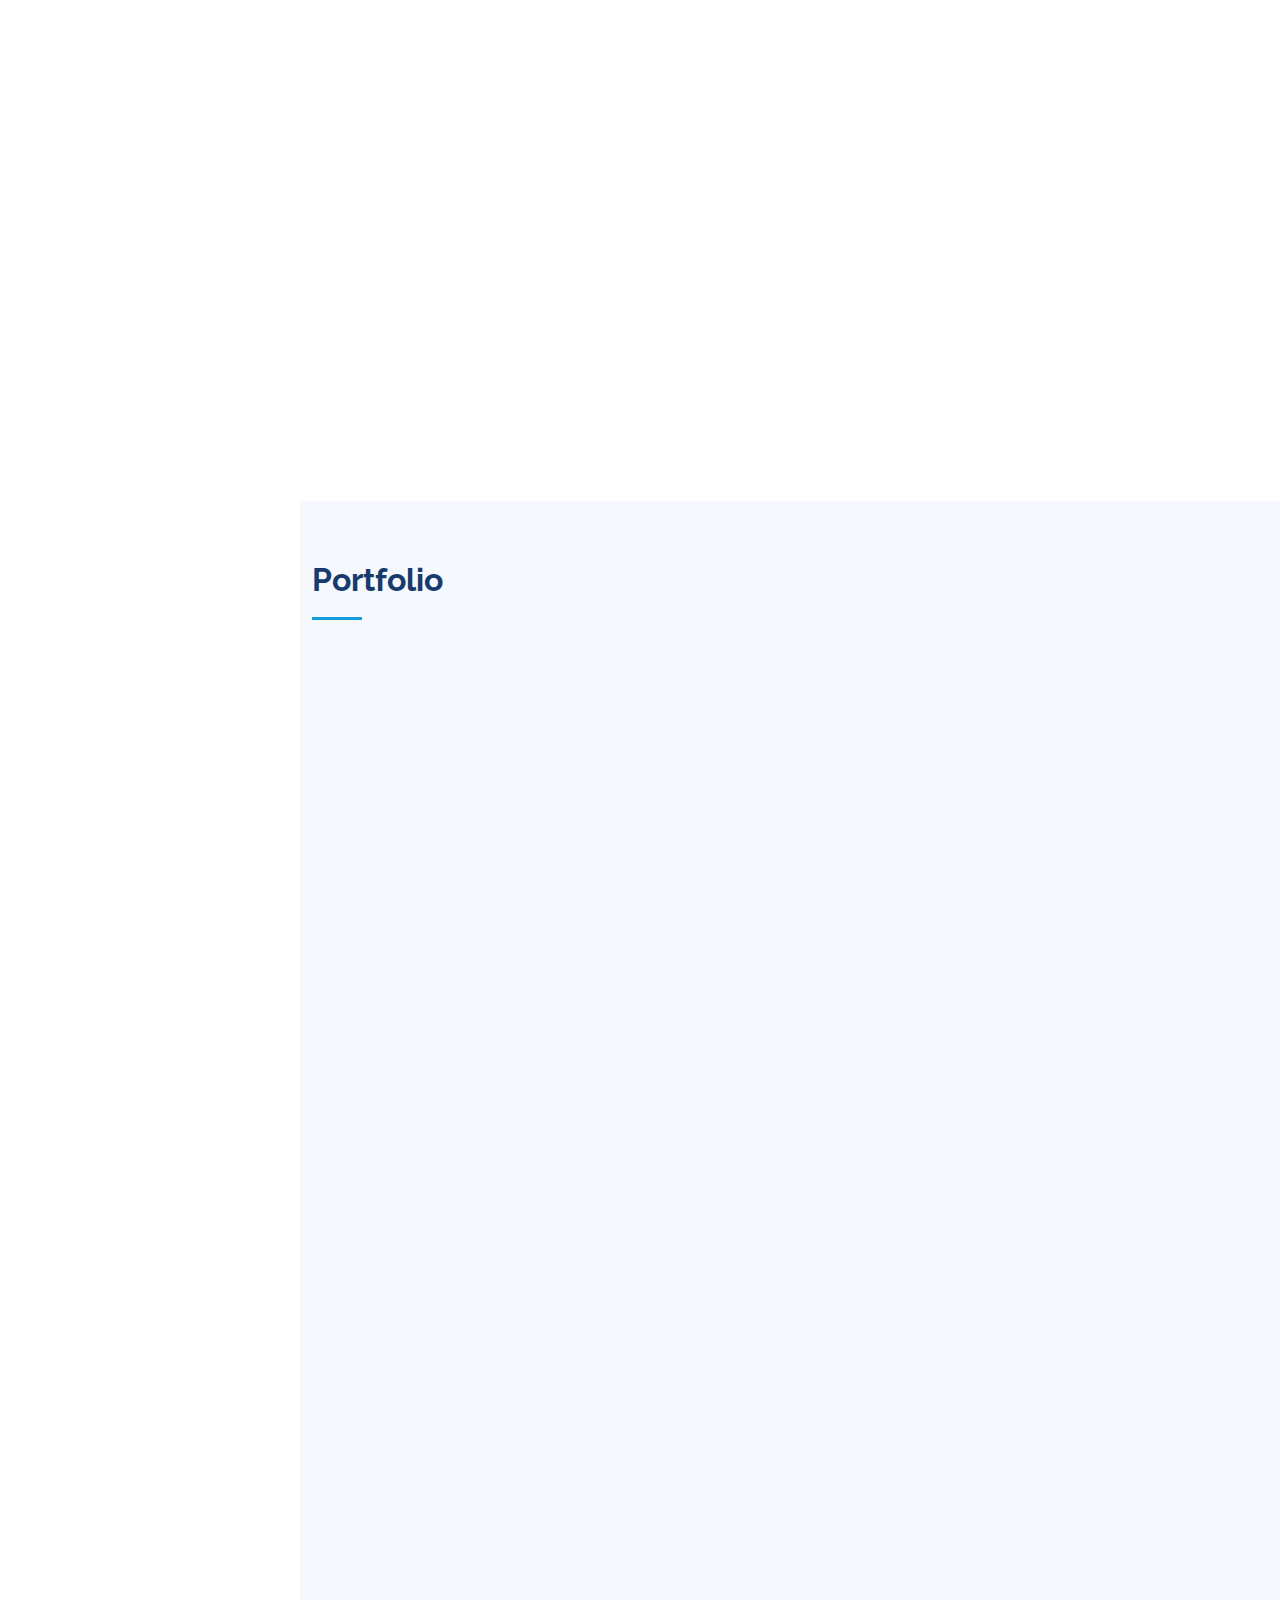
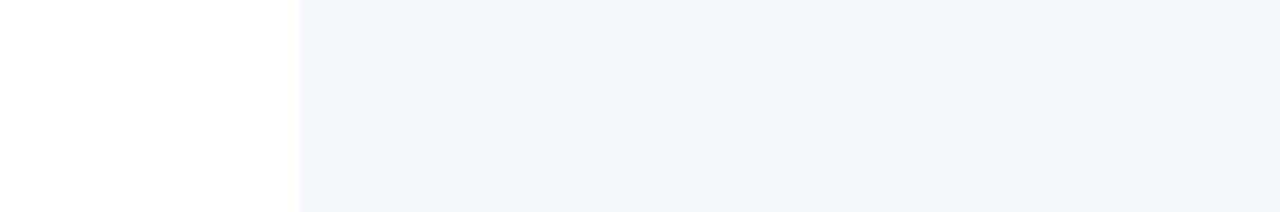
==== commit b4ba2697: "new paper" ====
--- a/index.html
+++ b/index.html
@@ -327,6 +327,13 @@
               <h3 class="resume-title">Publications</h3>
 
               <div class="resume-item"> 
+                <h4>15th EVN Mini-Symposium and User's Meeting, University College Cork, Ireland, July 11, 2022, id. 1</h4>
+                <h5>2022</h5>
+                <p> Durjasz, Michał; Szymczak, marian</p>
+                <a href=https://ui.adsabs.harvard.edu/abs/2022evn..confE...1D/abstract><em>New 6.7 GHz imaging of the high-mass star-forming region Cep A HW2 </em></a>
+            </div>
+
+              <div class="resume-item"> 
                 <h4>Astronomy & Astrophysics</h4>
                 <h5>2022</h5>
                 <p> Hirota, Tomoya; Wolak, Pawel; Hunter, Todd R.; Brogan, Crystal L.; Bartkiewicz, Anna; Durjasz, Michał and others </p>
@@ -430,6 +437,16 @@
               <div class="portfolio-links">
                 <a href="assets/img/a3s_scr.png" data-gallery="portfolioGallery" class="portfolio-lightbox" title="A3S"><i class="bx bx-plus"></i></a>
                 <a href="a3s_details.html" title="More Details"><i class="bx bx-link"></i></a>
+              </div>
+            </div>
+          </div>
+
+          <div class="col-lg-4 col-md-6 portfolio-item filter-card">
+            <div class="portfolio-wrap">
+              <img src="assets/new_imaging_cepa.png" class="img-fluid" alt="">
+              <div class="portfolio-links">
+                <a href="assets/new_imaging_cepa.png" data-gallery="portfolioGallery" class="portfolio-lightbox" title="New 6.7 GHz imaging of the high-mass star-forming region Cep A HW2 "><i class="bx bx-plus"></i></a>
+                <a href="https://ui.adsabs.harvard.edu/abs/2022evn..confE...1D/abstract" title="More Details"><i class="bx bx-link"></i></a>
               </div>
             </div>
           </div>
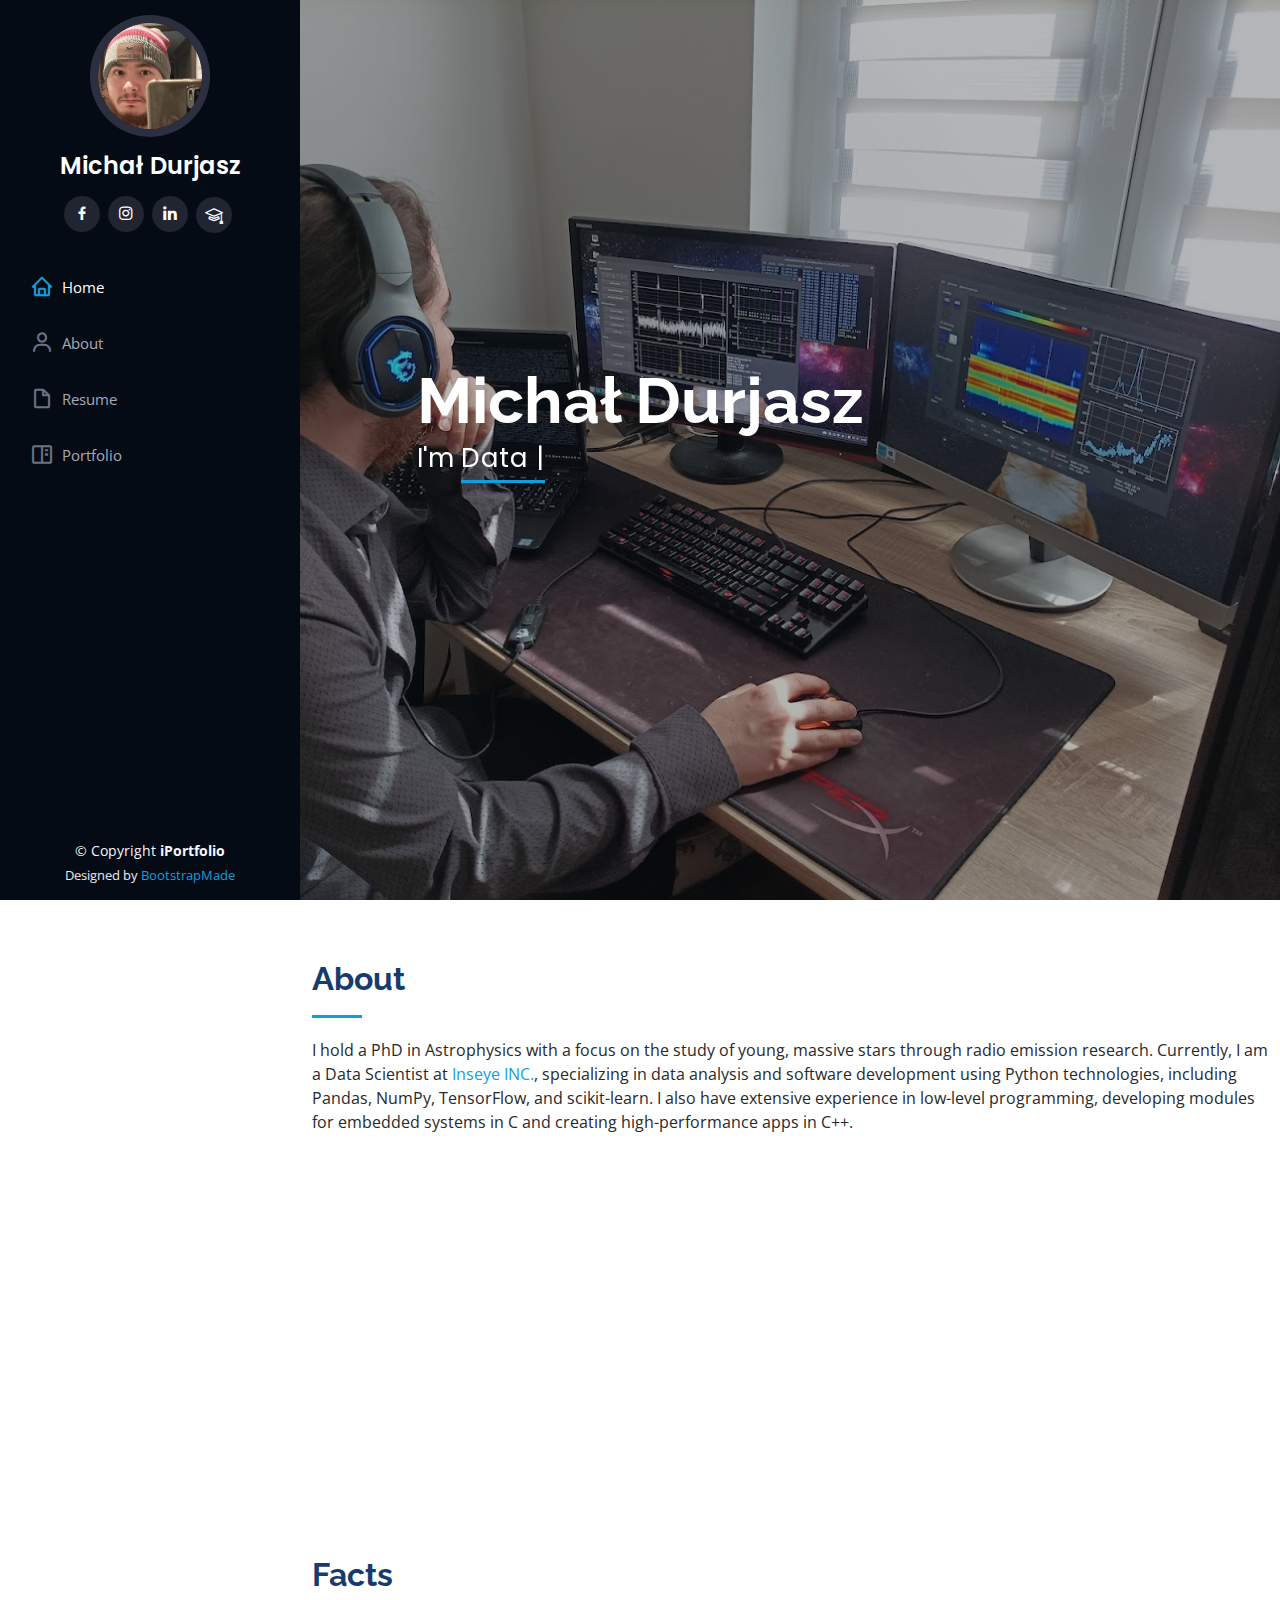
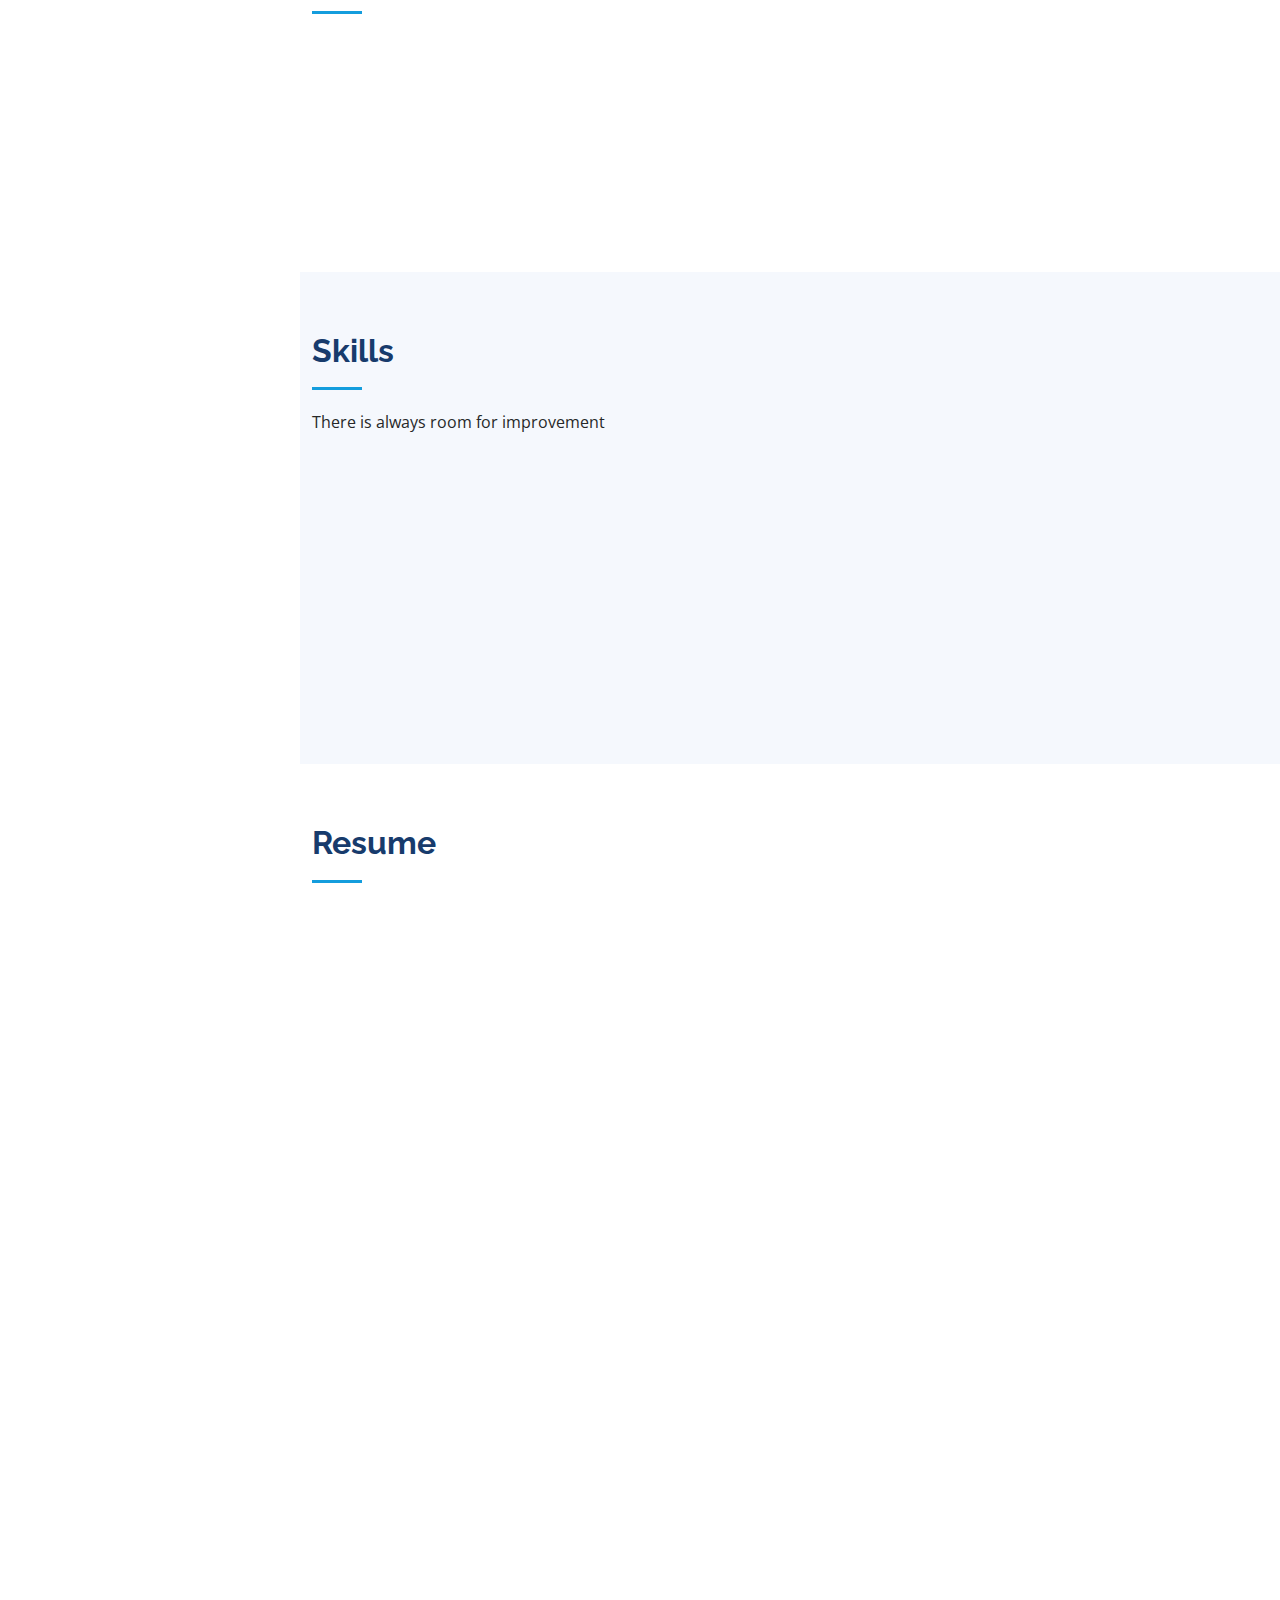
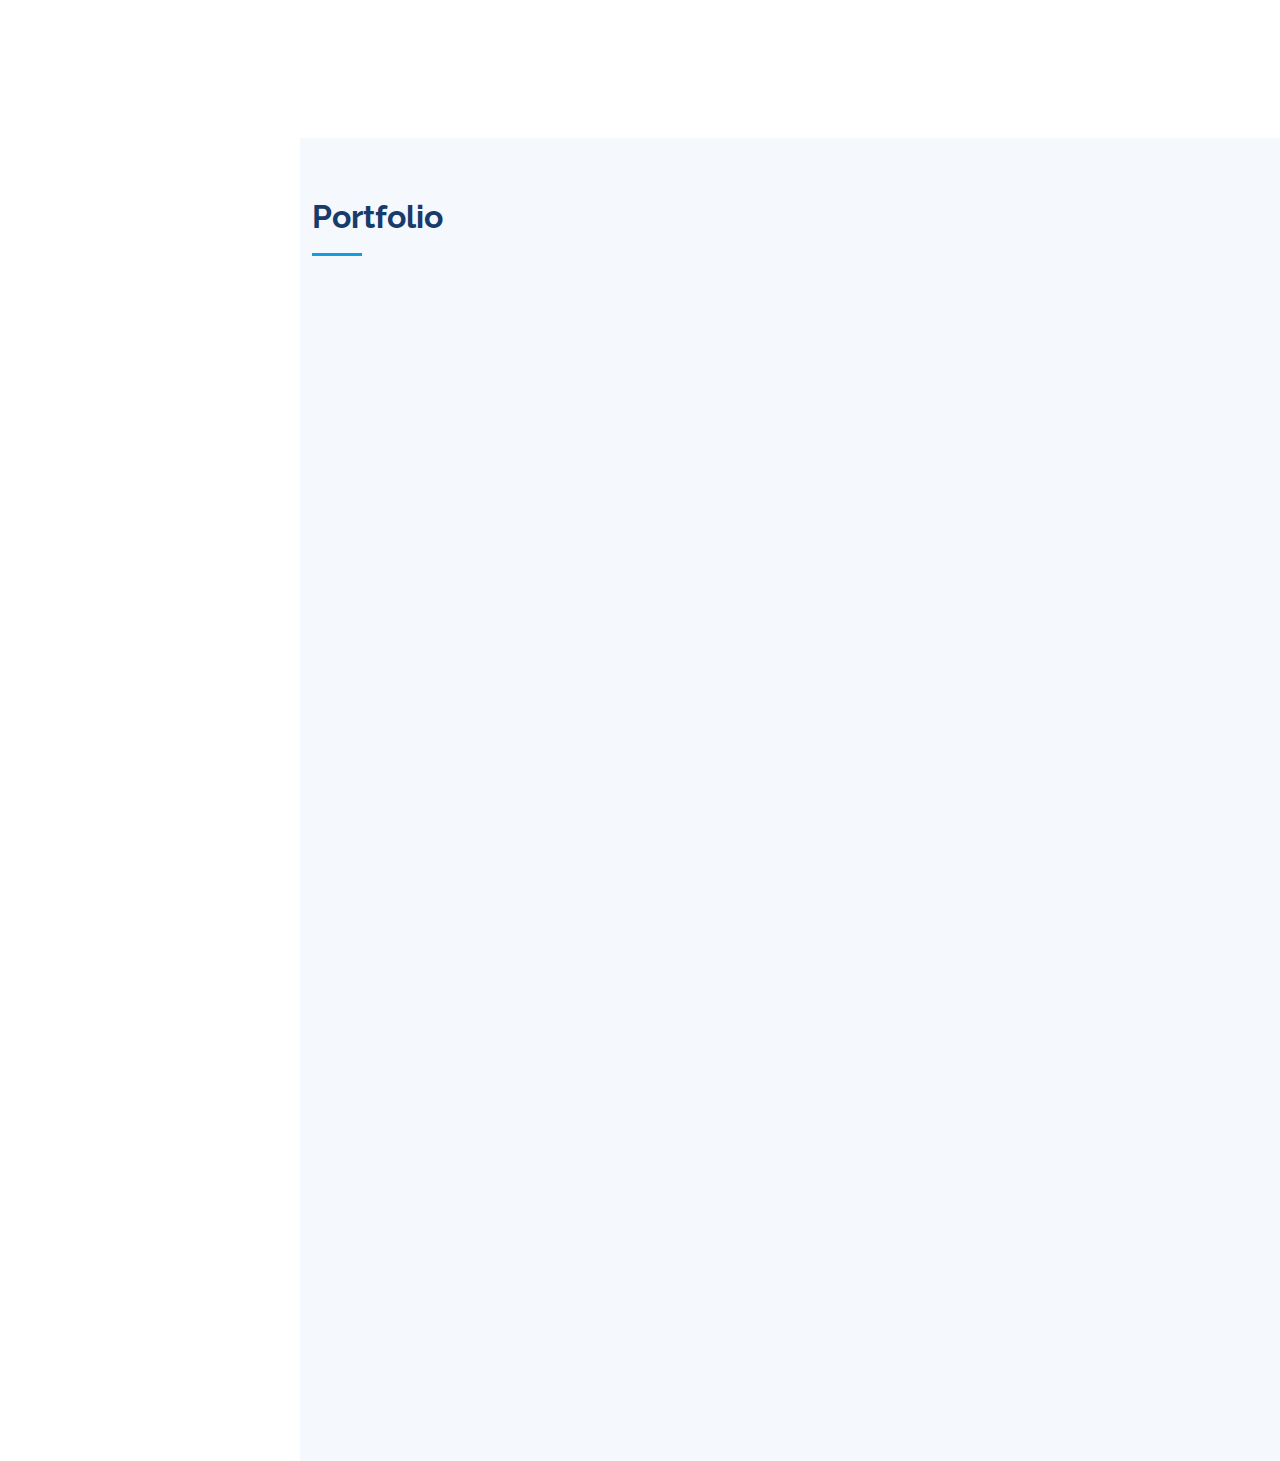
==== commit 39720bc1: "portfolio update" ====
--- a/index.html
+++ b/index.html
@@ -72,7 +72,7 @@
   <section id="hero" class="d-flex flex-column justify-content-center align-items-center">
     <div class="hero-container" data-aos="fade-in">
       <h1>Michał Durjasz</h1>
-      <p>I'm <span class="typed" data-typed-items="Data Scientist, Programmer, PHD wannabe"></span></p>
+      <p>I'm <span class="typed" data-typed-items="Data Scientist, Programmer, PHD"></span></p>
     </div>
   </section><!-- End Hero -->
 
@@ -84,7 +84,7 @@
 
         <div class="section-title">
           <h2>About</h2>
-          <p>I'm a PHD student at Nicolaus Copernicus University and junior data scientist at <a href="https://www.linkedin.com/company/inseye-inc/mycompany/">Inseye INC</a>. My university career is focused on astrophysics, more specifically on research of young, masssive stars using radio emission. Most of my work focuses on data-analysis tools, especially on python technology stack (pandas, numpy, tensorflow, sklearn). I also have expirience with lower-level programming: I write modules for embedded systems in C and create fast C++ apps.</p> 
+          <p>I hold a PhD in Astrophysics with a focus on the study of young, massive stars through radio emission research. Currently, I am a Data Scientist at <a href="https://www.linkedin.com/company/inseye-inc/mycompany/">Inseye INC.</a>, specializing in data analysis and software development using Python technologies, including Pandas, NumPy, TensorFlow, and scikit-learn. I also have extensive experience in low-level programming, developing modules for embedded systems in C and creating high-performance apps in C++.</p>
         </div>
 
         <div class="row">
@@ -106,8 +106,8 @@
               </div>
               <div class="col-lg-6">
                 <ul>
-                  <li><i class="bi bi-chevron-right"></i> <strong>Age:</strong> <span>27</span></li>
-                  <li><i class="bi bi-chevron-right"></i> <strong>Degree:</strong> <span>Master</span></li>
+                  <li><i class="bi bi-chevron-right"></i> <strong>Age:</strong> <span>28</span></li>
+                  <li><i class="bi bi-chevron-right"></i> <strong>Degree:</strong> <span>PhD in Astrophysics</span></li>
                   <li><i class="bi bi-chevron-right"></i> <strong>Email:</strong> <span>michaldurjasz@gmail.com</span></li>
                 </ul>
               </div>
@@ -134,15 +134,15 @@
           <div class="col-lg-3 col-md-6 d-md-flex align-items-md-stretch" data-aos="fade-up">
             <div class="count-box">
               <i class="bi bi-journal-text"></i>
-              <span data-purecounter-start="0" data-purecounter-end="8" data-purecounter-duration="1" class="purecounter"></span>
-              <p><strong>Publications</strong> 3 as first author, 5 as co-author.</p>
+              <span data-purecounter-start="0" data-purecounter-end="16" data-purecounter-duration="1" class="purecounter"></span>
+              <p><strong>Publications</strong> 5 as first author, 11 as co-author.</p>
             </div>
           </div>
 
           <div class="col-lg-3 col-md-6 d-md-flex align-items-md-stretch" data-aos="fade-up" data-aos-delay="100">
             <div class="count-box">
               <i class="bi bi-github"></i>
-              <span data-purecounter-start="0" data-purecounter-end="3" data-purecounter-duration="1" class="purecounter"></span>
+              <span data-purecounter-start="0" data-purecounter-end="5" data-purecounter-duration="1" class="purecounter"></span>
               <p><strong>Projects</strong> on my github</p>
             </div>
           </div>
@@ -163,8 +163,6 @@
             </div>
           </div>
 
-        </div>
-
       </div>
     </section><!-- End Facts Section -->
 
@@ -231,6 +229,13 @@
               <span class="skill">Fortran <i class="val">20%</i></span>
               <div class="progress-bar-wrap">
                 <div class="progress-bar" role="progressbar" aria-valuenow="20" aria-valuemin="0" aria-valuemax="100"></div>
+              </div>
+            </div>
+
+            <div class="progress">
+              <span class="skill">Kotlin <i class="val">40%</i></span>
+              <div class="progress-bar-wrap">
+                <div class="progress-bar" role="progressbar" aria-valuenow="40" aria-valuemin="0" aria-valuemax="100"></div>
               </div>
             </div>
 
@@ -254,9 +259,9 @@
             <h3 class="resume-title">Sumary</h3>
             <div class="resume-item pb-0">
               <h4>Michał Durjasz</h4>
-              <p><em>PHD student at Nicolaus Copernicus University</em></p>
+              <p><em>PhD in Astrophysics</em></p>
               <p><em>&</em></p>
-              <p><em>Junior Data Scientist at <a href="https://www.linkedin.com/company/inseye-inc/mycompany/">Inseye INC</a>.</em></p>
+              <p><em>Data Scientist at <a href="https://www.linkedin.com/company/inseye-inc/mycompany/">Inseye INC</a>.</em></p>
               <ul>
                 <li>Toruń, Poland</li>
                 <li>michaldurjasz@gmail.com</li>
@@ -265,7 +270,7 @@
             <h3 class="resume-title">Education</h3>
             <div class="resume-item">
               <h4>PHD &amp; Astronomy</h4>
-              <h5>2019 - 2023</h5>
+              <h5>2019 - 2024</h5>
               <p><em>Nicolaus Copernicus University, Toruń, Poland</em></p>
               <p><em>Doctoral School of Exact and Natural Sciences</em></p>
               <p>Research on emerging massive stars using maser variability and outflow activity.</p>
@@ -289,7 +294,7 @@
 
             <div class="resume-item">
               <h4>Radio Telescope Operator</h4>
-              <h5>2016 - Present</h5>
+              <h5>2016 - 2023</h5>
               <p><em>Nicolaus Copernicus University<br>Piwnice near Toruń, Poland </em></p>
               <ul>
                 <li>Supervising critical antenna systems</li>
@@ -299,8 +304,8 @@
             </div>
 
             <div class="resume-item">
-              <h4>PHD student</h4>
-              <h5>2019 - Present</h5>
+              <h4>PHD student & Research assistant</h4>
+              <h5>2019 - 2024</h5>
               <p><em>Nicolaus Copernicus University<br>Piwnice near Toruń, Poland </em></p>
               <ul>
                 <li>Creating and mantaining data-reduction and data-visualization software</li>
@@ -310,7 +315,7 @@
             </div>
 
           <div class="resume-item">
-            <h4>Junior data scientist</h4>
+            <h4>Data scientist</h4>
             <h5>2022 - Present</h5>
             <p><em> <a href="https://www.linkedin.com/company/inseye-inc/mycompany/">Inseye INC</a><br>Toruń, Poland </em></p>
             <ul>
@@ -327,6 +332,55 @@
               <h3 class="resume-title">Publications</h3>
 
               <div class="resume-item"> 
+                <h4>Astronomy & Astrophysics</h4>
+                <h5>2024</h5>
+                <p>Szymczak, M. et al.</p>
+                <a href=https://ui.adsabs.harvard.edu/abs/2024IAUS..380..249V/abstract><em>Seven-year periodic variations in the methanol maser line displayed by the massive protostar IRAS 20216+4104</em></a>
+            </div>
+
+              <div class="resume-item"> 
+                <h4>Proceedings of the International Astronomical Union</h4>
+                <h5>2024</h5>
+                <p>Wolak, P. et al.</p>
+                <a href=https://ui.adsabs.harvard.edu/abs/2024IAUS..380..249V/abstract><em>Torun methanol maser monitoring program</em></a>
+            </div>
+
+              <div class="resume-item"> 
+                <h4>Proceedings of the International Astronomical Union</h4>
+                <h5>2024</h5>
+                <p>van den Heever, S. P. et al.</p>
+                <a href=https://ui.adsabs.harvard.edu/abs/2024IAUS..380..249V/abstract><em>HMSFR G024.33+0.14: A possible new discovery in the making </em></a>
+            </div>
+
+              <div class="resume-item"> 
+                <h4>Proceedings of the International Astronomical Union</h4>
+                <h5>2024</h5>
+                <p> Durjasz, M. </p>
+                <a href=https://ui.adsabs.harvard.edu/abs/2024IAUS..380..210D/abstract><em>Catching unusual phenomena with extensive maser monitoring </em></a>
+            </div>
+
+              <div class="resume-item"> 
+                <h4>Monthly Notices of the Royal Astronomical Society</h4>
+                <h5>2023</h5>
+                <p> Aberfelds, A. et al.</p>
+                <a href=https://ui.adsabs.harvard.edu/abs/2023MNRAS.524..599A/abstract><em>Milliarcsecond structure and variability of methanol maser emission in three high-mass protostars </em></a>
+            </div>
+
+              <div class="resume-item"> 
+                <h4>Nature Astronomy</h4>
+                <h5>2023</h5>
+                <p> Burns, R. A. et al.</p>
+                <a href=https://ui.adsabs.harvard.edu/abs/2023NatAs...7..557B/abstract><em>A Keplerian disk with a four-arm spiral birthing an episodically accreting high-mass protostar </em></a>
+            </div>
+
+              <div class="resume-item"> 
+                <h4>Astronomy & Astrophysics</h4>
+                <h5>2023</h5>
+                <p> Kobak, A. et al.</p>
+                <a href=https://ui.adsabs.harvard.edu/abs/2023A%26A...671A.135K/abstract><em>Multi-frequency VLBI observations of maser lines during the 6.7 GHz maser flare in the high-mass young stellar object G24.33+0.14  </em></a>
+            </div>
+
+              <div class="resume-item"> 
                 <h4>15th EVN Mini-Symposium and User's Meeting, University College Cork, Ireland, July 11, 2022, id. 1</h4>
                 <h5>2022</h5>
                 <p> Durjasz, Michał; Szymczak, marian</p>
@@ -403,7 +457,7 @@
           <div class="col-lg-12 d-flex justify-content-center">
             <ul id="portfolio-flters">
               <li data-filter="*" class="filter-active">All</li>
-              <li data-filter=".filter-app">Apps</li>
+              <li data-filter=".filter-app">Developer projects</li>
               <li data-filter=".filter-card">Publications</li>
             </ul>
           </div>
@@ -437,6 +491,16 @@
               <div class="portfolio-links">
                 <a href="assets/img/a3s_scr.png" data-gallery="portfolioGallery" class="portfolio-lightbox" title="A3S"><i class="bx bx-plus"></i></a>
                 <a href="a3s_details.html" title="More Details"><i class="bx bx-link"></i></a>
+              </div>
+            </div>
+          </div>
+          
+          <div class="col-lg-4 col-md-6 portfolio-item filter-app">
+            <div class="portfolio-wrap">
+              <img src="assets/img/dashboard_view.png" class="img-fluid" alt="">
+              <div class="portfolio-links">
+                <a href="assets/img/dashboard_view.png" data-gallery="portfolioGallery" class="portfolio-lightbox" title="Maser archive dashboard"><i class="bx bx-plus"></i></a>
+                <a href="maser_archive_dashboard_details.html" title="More Details"><i class="bx bx-link"></i></a>
               </div>
             </div>
           </div>
